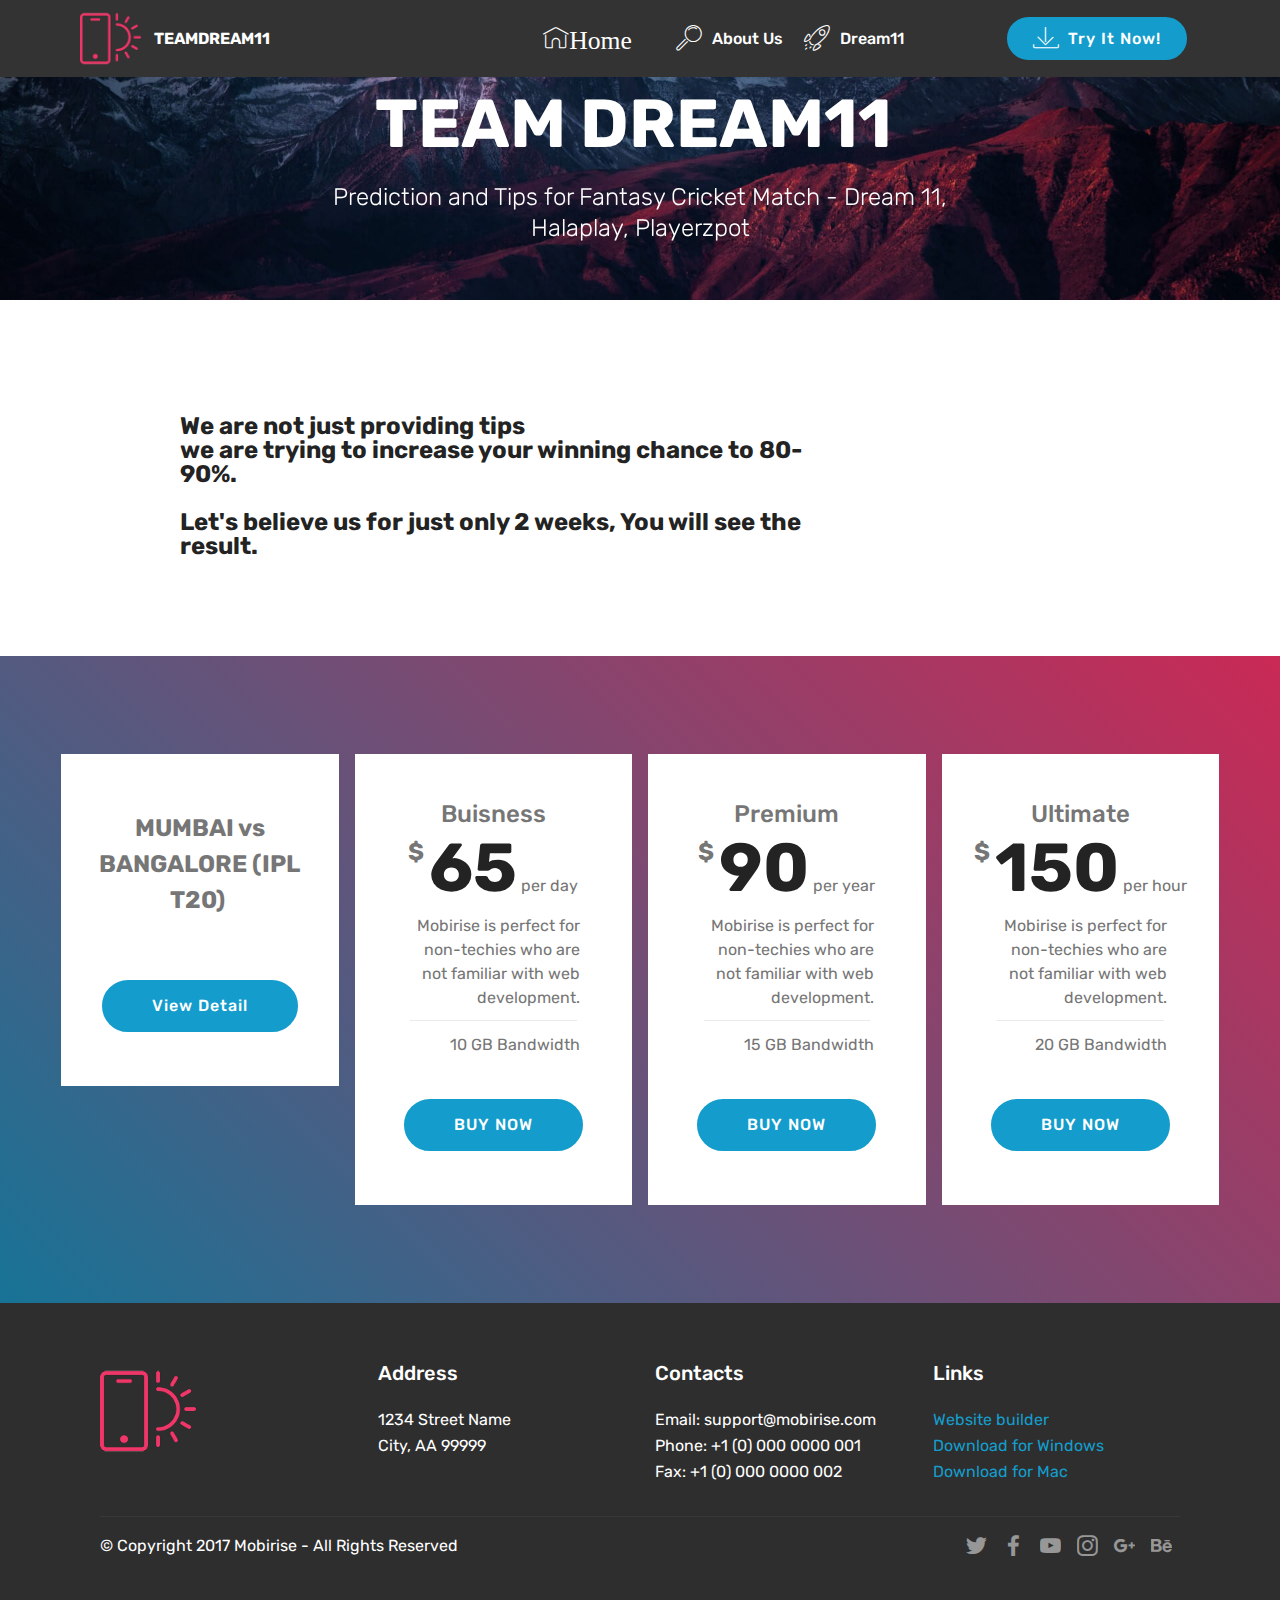
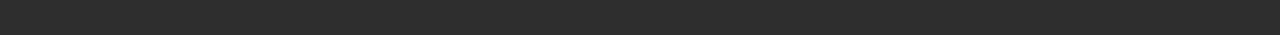
==== index.html @ 67b38e8c "create github pages" ====
<!DOCTYPE html>
<html >
<head>
  <!-- Site made with Mobirise Website Builder v4.7.1, https://mobirise.com -->
  <meta charset="UTF-8">
  <meta http-equiv="X-UA-Compatible" content="IE=edge">
  <meta name="generator" content="Mobirise v4.7.1, mobirise.com">
  <meta name="viewport" content="width=device-width, initial-scale=1, minimum-scale=1">
  <link rel="shortcut icon" href="assets/images/logo2.png" type="image/x-icon">
  <meta name="description" content="">
  <title>Home</title>
  <link rel="stylesheet" href="assets/web/assets/mobirise-icons/mobirise-icons.css">
  <link rel="stylesheet" href="assets/tether/tether.min.css">
  <link rel="stylesheet" href="assets/bootstrap/css/bootstrap.min.css">
  <link rel="stylesheet" href="assets/bootstrap/css/bootstrap-grid.min.css">
  <link rel="stylesheet" href="assets/bootstrap/css/bootstrap-reboot.min.css">
  <link rel="stylesheet" href="assets/socicon/css/styles.css">
  <link rel="stylesheet" href="assets/dropdown/css/style.css">
  <link rel="stylesheet" href="assets/theme/css/style.css">
  <link rel="stylesheet" href="assets/mobirise/css/mbr-additional.css" type="text/css">
  
  
  
</head>
<body>
  <section class="menu cid-qPsXLiOuKI" once="menu" id="menu1-t">

    

    <nav class="navbar navbar-expand beta-menu navbar-dropdown align-items-center navbar-fixed-top navbar-toggleable-sm">
        <button class="navbar-toggler navbar-toggler-right" type="button" data-toggle="collapse" data-target="#navbarSupportedContent" aria-controls="navbarSupportedContent" aria-expanded="false" aria-label="Toggle navigation">
            <div class="hamburger">
                <span></span>
                <span></span>
                <span></span>
                <span></span>
            </div>
        </button>
        <div class="menu-logo">
            <div class="navbar-brand">
                <span class="navbar-logo">
                    <a href="https://mobirise.com">
                         <img src="assets/images/logo2.png" alt="Mobirise" style="height: 3.8rem;">
                    </a>
                </span>
                <span class="navbar-caption-wrap"><a class="navbar-caption text-white display-4" href="https://teamdream11.tk">TEAMDREAM11</a></span>
            </div>
        </div>
        <div class="collapse navbar-collapse" id="navbarSupportedContent">
            <ul class="navbar-nav nav-dropdown" data-app-modern-menu="true"><li class="nav-item">
                    <a class="nav-link link text-white display-7" href="https://mobirise.com">
                        <span class="mbri-home mbr-iconfont mbr-iconfont-btn">Home&nbsp;</span></a>
                </li><li class="nav-item">
                    <a class="nav-link link text-white display-7" href="https://mobirise.com">
                        <span class="mbri-search mbr-iconfont mbr-iconfont-btn"></span>
                        About Us</a>
                </li><li class="nav-item"><a class="nav-link link text-white display-7" href="https://mobirise.com"><span class="mbri-rocket mbr-iconfont mbr-iconfont-btn"></span>
                        Dream11 &nbsp; &nbsp; &nbsp; &nbsp; &nbsp; &nbsp; &nbsp; &nbsp; &nbsp; &nbsp;</a></li></ul>
            <div class="navbar-buttons mbr-section-btn"><a class="btn btn-sm btn-primary display-4" href="https://mobirise.com">
                    <span class="mbri-save mbr-iconfont mbr-iconfont-btn "></span>
                    Try It Now!
                </a></div>
        </div>
    </nav>
</section>

<section class="engine"><a href="https://mobirise.ws/m">drag and drop site creator</a></section><section class="menu cid-qPs1D8Buig" once="menu" id="menu1-e">

    

    <nav class="navbar navbar-expand beta-menu navbar-dropdown align-items-center navbar-fixed-top navbar-toggleable-sm">
        <button class="navbar-toggler navbar-toggler-right" type="button" data-toggle="collapse" data-target="#navbarSupportedContent" aria-controls="navbarSupportedContent" aria-expanded="false" aria-label="Toggle navigation">
            <div class="hamburger">
                <span></span>
                <span></span>
                <span></span>
                <span></span>
            </div>
        </button>
        <div class="menu-logo">
            <div class="navbar-brand">
                <span class="navbar-logo">
                    <a href="https://mobirise.com">
                         <img src="assets/images/logo2.png" alt="Mobirise" style="height: 3.8rem;">
                    </a>
                </span>
                <span class="navbar-caption-wrap"><a class="navbar-caption text-white display-4" href="https://teamdream11.tk">TEAMDREAM11</a></span>
            </div>
        </div>
        <div class="collapse navbar-collapse" id="navbarSupportedContent">
            <ul class="navbar-nav nav-dropdown" data-app-modern-menu="true"><li class="nav-item">
                    <a class="nav-link link text-white display-7" href="https://mobirise.com">
                        <span class="mbri-home mbr-iconfont mbr-iconfont-btn">Home&nbsp;</span></a>
                </li><li class="nav-item">
                    <a class="nav-link link text-white display-7" href="https://mobirise.com">
                        <span class="mbri-search mbr-iconfont mbr-iconfont-btn"></span>
                        About Us</a>
                </li><li class="nav-item"><a class="nav-link link text-white display-7" href="https://mobirise.com"><span class="mbri-rocket mbr-iconfont mbr-iconfont-btn"></span>
                        Dream11 &nbsp; &nbsp; &nbsp; &nbsp; &nbsp; &nbsp; &nbsp; &nbsp; &nbsp; &nbsp;</a></li></ul>
            <div class="navbar-buttons mbr-section-btn"><a class="btn btn-sm btn-primary display-4" href="https://mobirise.com">
                    <span class="mbri-save mbr-iconfont mbr-iconfont-btn "></span>
                    Try It Now!
                </a></div>
        </div>
    </nav>
</section>

<section class="mbr-section content5 cid-qPss728ed9 mbr-parallax-background" id="content5-o">

    

    

    <div class="container">
        <div class="media-container-row">
            <div class="title col-12 col-md-8">
                <h2 class="align-center mbr-bold mbr-white pb-3 mbr-fonts-style display-1">TEAM DREAM11&nbsp;</h2>
                <h3 class="mbr-section-subtitle align-center mbr-light mbr-white pb-3 mbr-fonts-style display-5">Prediction and Tips for Fantasy Cricket Match - Dream 11, Halaplay, Playerzpot
<div><br></div></h3>
                
                
            </div>
        </div>
    </div>
</section>

<section class="mbr-section info1 cid-qPst2B36Ya" id="info1-p">

    

    
    <div class="container">
        <div class="row justify-content-center content-row">
            <div class="media-container-column title col-12 col-lg-7 col-md-6">
                <h3 class="mbr-section-subtitle align-left mbr-light pb-3 mbr-fonts-style display-5"></h3>
                <h2 class="align-left mbr-bold mbr-fonts-style display-5">We are not just providing tips
<div>we are trying to increase your winning chance to 80-90%.</div><br><div> 
<span style="color: inherit; font-size: 1.5rem;">Let's believe us for just only 2 weeks, You will see the result.</span></div></h2>
            </div>
            <div class="media-container-column col-12 col-lg-3 col-md-4">
                
            </div>
        </div>
    </div>
</section>

<section class="cid-qPsvDF9BJ7" id="pricing-tables1-r">

    

    
    <div class="container">
        <div class="media-container-row">

            <div class="plan col-12 mx-2 my-2 justify-content-center col-lg-3">
                <div class="plan-header text-center pt-5">
                    <h3 class="plan-title mbr-fonts-style display-5"></h3>
                    <div class="plan-price">
                        <span class="price-value mbr-fonts-style display-5">MUMBAI vs BANGALORE (IPL T20)&nbsp;</span>
                        <span class="price-figure mbr-fonts-style display-1"></span>
                        <small class="price-term mbr-fonts-style display-7"></small>
                    </div>
                </div>
                <div class="plan-body pb-5">
                    <div class="plan-list align-center">
                        <ul class="list-group list-group-flush mbr-fonts-style display-7"></ul>
                    </div>
                    <div class="mbr-section-btn text-center pt-4"><a href="MI-vs-RCB-dream11-team-prediction.html" class="btn btn-primary display-4">View Detail</a></div>
                </div>
            </div>

            <div class="plan col-12 mx-2 my-2 justify-content-center col-lg-3">
                <div class="plan-header text-center pt-5">
                    <h3 class="plan-title mbr-fonts-style display-5">
                        Buisness
                    </h3>
                    <div class="plan-price">
                        <span class="price-value mbr-fonts-style display-5">
                            $
                        </span>
                        <span class="price-figure mbr-fonts-style display-1">
                            65</span>
                        <small class="price-term mbr-fonts-style display-7">
                            per day
                        </small>
                    </div>
                </div>
                <div class="plan-body pb-5">
                    <div class="plan-list align-center">
                        <ul class="list-group list-group-flush mbr-fonts-style display-7">
                            <li class="list-group-item">
                                Mobirise is perfect for non-techies who are not familiar with web development.
                            </li>
                            <li class="list-group-item">
                                10 GB Bandwidth
                            </li>
                        </ul>
                    </div>
                    <div class="mbr-section-btn text-center pt-4">
                        <a href="https://mobirise.com" class="btn btn-primary display-4">BUY NOW</a>
                    </div>
                </div>
            </div>

            <div class="plan col-12 mx-2 my-2 justify-content-center col-lg-3">
                <div class="plan-header text-center pt-5">
                    <h3 class="plan-title mbr-fonts-style display-5">
                        Premium
                    </h3>
                    <div class="plan-price">
                        <span class="price-value mbr-fonts-style display-5">
                            $
                        </span>
                        <span class="price-figure mbr-fonts-style display-1">
                            90</span>
                        <small class="price-term mbr-fonts-style display-7">
                            per year
                        </small>
                    </div>
                </div>
                <div class="plan-body pb-5">
                    <div class="plan-list align-center">
                        <ul class="list-group list-group-flush mbr-fonts-style display-7">
                            <li class="list-group-item">
                                Mobirise is perfect for non-techies who are not familiar with web development.
                            </li>
                            <li class="list-group-item">
                                15 GB Bandwidth
                            </li>
                        </ul>
                    </div>
                    <div class="mbr-section-btn text-center pt-4">
                        <a href="https://mobirise.com" class="btn btn-primary display-4">BUY NOW</a>
                    </div>
                </div>
            </div>

            <div class="plan col-12 mx-2 my-2 justify-content-center col-lg-3">
                <div class="plan-header text-center pt-5">
                    <h3 class="plan-title mbr-fonts-style display-5">
                        Ultimate
                    </h3>
                    <div class="plan-price">
                        <span class="price-value mbr-fonts-style display-5">
                            $
                        </span>
                        <span class="price-figure mbr-fonts-style display-1">
                            150</span>
                        <small class="price-term mbr-fonts-style display-7">
                            per hour
                        </small>
                    </div>
                </div>
                <div class="plan-body pb-5">
                    <div class="plan-list align-center">
                        <ul class="list-group list-group-flush mbr-fonts-style display-7">
                            <li class="list-group-item">
                                Mobirise is perfect for non-techies who are not familiar with web development.
                            </li>
                            <li class="list-group-item">
                                20 GB Bandwidth
                            </li>
                        </ul>
                    </div>
                    <div class="mbr-section-btn text-center pt-4">
                        <a href="https://mobirise.com" class="btn btn-primary display-4">BUY NOW</a>
                    </div>
                </div>
            </div>
        </div>
    </div>
</section>

<section class="cid-qPs1DcdFuA" id="footer1-g">

    

    

    <div class="container">
        <div class="media-container-row content text-white">
            <div class="col-12 col-md-3">
                <div class="media-wrap">
                    <a href="https://mobirise.com/">
                        <img src="assets/images/logo2.png" alt="Mobirise">
                    </a>
                </div>
            </div>
            <div class="col-12 col-md-3 mbr-fonts-style display-7">
                <h5 class="pb-3">
                    Address
                </h5>
                <p class="mbr-text">
                    1234 Street Name
                    <br>City, AA 99999
                </p>
            </div>
            <div class="col-12 col-md-3 mbr-fonts-style display-7">
                <h5 class="pb-3">
                    Contacts
                </h5>
                <p class="mbr-text">
                    Email: support@mobirise.com
                    <br>Phone: +1 (0) 000 0000 001
                    <br>Fax: +1 (0) 000 0000 002
                </p>
            </div>
            <div class="col-12 col-md-3 mbr-fonts-style display-7">
                <h5 class="pb-3">
                    Links
                </h5>
                <p class="mbr-text">
                    <a class="text-primary" href="https://mobirise.com/">Website builder</a>
                    <br><a class="text-primary" href="https://mobirise.com/mobirise-free-win.zip">Download for Windows</a>
                    <br><a class="text-primary" href="https://mobirise.com/mobirise-free-mac.zip">Download for Mac</a>
                </p>
            </div>
        </div>
        <div class="footer-lower">
            <div class="media-container-row">
                <div class="col-sm-12">
                    <hr>
                </div>
            </div>
            <div class="media-container-row mbr-white">
                <div class="col-sm-6 copyright">
                    <p class="mbr-text mbr-fonts-style display-7">
                        © Copyright 2017 Mobirise - All Rights Reserved
                    </p>
                </div>
                <div class="col-md-6">
                    <div class="social-list align-right">
                        <div class="soc-item">
                            <a href="https://twitter.com/mobirise" target="_blank">
                                <span class="socicon-twitter socicon mbr-iconfont mbr-iconfont-social"></span>
                            </a>
                        </div>
                        <div class="soc-item">
                            <a href="https://www.facebook.com/pages/Mobirise/1616226671953247" target="_blank">
                                <span class="socicon-facebook socicon mbr-iconfont mbr-iconfont-social"></span>
                            </a>
                        </div>
                        <div class="soc-item">
                            <a href="https://www.youtube.com/c/mobirise" target="_blank">
                                <span class="socicon-youtube socicon mbr-iconfont mbr-iconfont-social"></span>
                            </a>
                        </div>
                        <div class="soc-item">
                            <a href="https://instagram.com/mobirise" target="_blank">
                                <span class="socicon-instagram socicon mbr-iconfont mbr-iconfont-social"></span>
                            </a>
                        </div>
                        <div class="soc-item">
                            <a href="https://plus.google.com/u/0/+Mobirise" target="_blank">
                                <span class="socicon-googleplus socicon mbr-iconfont mbr-iconfont-social"></span>
                            </a>
                        </div>
                        <div class="soc-item">
                            <a href="https://www.behance.net/Mobirise" target="_blank">
                                <span class="socicon-behance socicon mbr-iconfont mbr-iconfont-social"></span>
                            </a>
                        </div>
                    </div>
                </div>
            </div>
        </div>
    </div>
</section>


  <script src="assets/web/assets/jquery/jquery.min.js"></script>
  <script src="assets/popper/popper.min.js"></script>
  <script src="assets/tether/tether.min.js"></script>
  <script src="assets/bootstrap/js/bootstrap.min.js"></script>
  <script src="assets/dropdown/js/script.min.js"></script>
  <script src="assets/touchswipe/jquery.touch-swipe.min.js"></script>
  <script src="assets/parallax/jarallax.min.js"></script>
  <script src="assets/smoothscroll/smooth-scroll.js"></script>
  <script src="assets/theme/js/script.js"></script>
  
  
</body>
</html>
---- assets/web/assets/mobirise-icons/mobirise-icons.css ----
@font-face {
  font-family: 'MobiriseIcons';
  src:  url('mobirise-icons.eot?spat4u');
  src:  url('mobirise-icons.eot?spat4u#iefix') format('embedded-opentype'),
    url('mobirise-icons.ttf?spat4u') format('truetype'),
    url('mobirise-icons.woff?spat4u') format('woff'),
    url('mobirise-icons.svg?spat4u#MobiriseIcons') format('svg');
  font-weight: normal;
  font-style: normal;
}

[class^="mbri-"], [class*=" mbri-"] {
  /* use !important to prevent issues with browser extensions that change fonts */
  font-family: MobiriseIcons !important;
  speak: none;
  font-style: normal;
  font-weight: normal;
  font-variant: normal;
  text-transform: none;
  line-height: 1;

  /* Better Font Rendering =========== */
  -webkit-font-smoothing: antialiased;
  -moz-osx-font-smoothing: grayscale;
}

.mbri-add-submenu:before {
  content: "\e900";
}
.mbri-alert:before {
  content: "\e901";
}
.mbri-align-center:before {
  content: "\e902";
}
.mbri-align-justify:before {
  content: "\e903";
}
.mbri-align-left:before {
  content: "\e904";
}
.mbri-align-right:before {
  content: "\e905";
}
.mbri-android:before {
  content: "\e906";
}
.mbri-apple:before {
  content: "\e907";
}
.mbri-arrow-down:before {
  content: "\e908";
}
.mbri-arrow-next:before {
  content: "\e909";
}
.mbri-arrow-prev:before {
  content: "\e90a";
}
.mbri-arrow-up:before {
  content: "\e90b";
}
.mbri-bold:before {
  content: "\e90c";
}
.mbri-bookmark:before {
  content: "\e90d";
}
.mbri-bootstrap:before {
  content: "\e90e";
}
.mbri-briefcase:before {
  content: "\e90f";
}
.mbri-browse:before {
  content: "\e910";
}
.mbri-bulleted-list:before {
  content: "\e911";
}
.mbri-calendar:before {
  content: "\e912";
}
.mbri-camera:before {
  content: "\e913";
}
.mbri-cart-add:before {
  content: "\e914";
}
.mbri-cart-full:before {
  content: "\e915";
}
.mbri-cash:before {
  content: "\e916";
}
.mbri-change-style:before {
  content: "\e917";
}
.mbri-chat:before {
  content: "\e918";
}
.mbri-clock:before {
  content: "\e919";
}
.mbri-close:before {
  content: "\e91a";
}
.mbri-cloud:before {
  content: "\e91b";
}
.mbri-code:before {
  content: "\e91c";
}
.mbri-contact-form:before {
  content: "\e91d";
}
.mbri-credit-card:before {
  content: "\e91e";
}
.mbri-cursor-click:before {
  content: "\e91f";
}
.mbri-cust-feedback:before {
  content: "\e920";
}
.mbri-database:before {
  content: "\e921";
}
.mbri-delivery:before {
  content: "\e922";
}
.mbri-desktop:before {
  content: "\e923";
}
.mbri-devices:before {
  content: "\e924";
}
.mbri-down:before {
  content: "\e925";
}
.mbri-download:before {
  content: "\e989";
}
.mbri-drag-n-drop:before {
  content: "\e927";
}
.mbri-drag-n-drop2:before {
  content: "\e928";
}
.mbri-edit:before {
  content: "\e929";
}
.mbri-edit2:before {
  content: "\e92a";
}
.mbri-error:before {
  content: "\e92b";
}
.mbri-extension:before {
  content: "\e92c";
}
.mbri-features:before {
  content: "\e92d";
}
.mbri-file:before {
  content: "\e92e";
}
.mbri-flag:before {
  content: "\e92f";
}
.mbri-folder:before {
  content: "\e930";
}
.mbri-gift:before {
  content: "\e931";
}
.mbri-github:before {
  content: "\e932";
}
.mbri-globe:before {
  content: "\e933";
}
.mbri-globe-2:before {
  content: "\e934";
}
.mbri-growing-chart:before {
  content: "\e935";
}
.mbri-hearth:before {
  content: "\e936";
}
.mbri-help:before {
  content: "\e937";
}
.mbri-home:before {
  content: "\e938";
}
.mbri-hot-cup:before {
  content: "\e939";
}
.mbri-idea:before {
  content: "\e93a";
}
.mbri-image-gallery:before {
  content: "\e93b";
}
.mbri-image-slider:before {
  content: "\e93c";
}
.mbri-info:before {
  content: "\e93d";
}
.mbri-italic:before {
  content: "\e93e";
}
.mbri-key:before {
  content: "\e93f";
}
.mbri-laptop:before {
  content: "\e940";
}
.mbri-layers:before {
  content: "\e941";
}
.mbri-left-right:before {
  content: "\e942";
}
.mbri-left:before {
  content: "\e943";
}
.mbri-letter:before {
  content: "\e944";
}
.mbri-like:before {
  content: "\e945";
}
.mbri-link:before {
  content: "\e946";
}
.mbri-lock:before {
  content: "\e947";
}
.mbri-login:before {
  content: "\e948";
}
.mbri-logout:before {
  content: "\e949";
}
.mbri-magic-stick:before {
  content: "\e94a";
}
.mbri-map-pin:before {
  content: "\e94b";
}
.mbri-menu:before {
  content: "\e94c";
}
.mbri-mobile:before {
  content: "\e94d";
}
.mbri-mobile2:before {
  content: "\e94e";
}
.mbri-mobirise:before {
  content: "\e94f";
}
.mbri-more-horizontal:before {
  content: "\e950";
}
.mbri-more-vertical:before {
  content: "\e951";
}
.mbri-music:before {
  content: "\e952";
}
.mbri-new-file:before {
  content: "\e953";
}
.mbri-numbered-list:before {
  content: "\e954";
}
.mbri-opened-folder:before {
  content: "\e955";
}
.mbri-pages:before {
  content: "\e956";
}
.mbri-paper-plane:before {
  content: "\e957";
}
.mbri-paperclip:before {
  content: "\e958";
}
.mbri-photo:before {
  content: "\e959";
}
.mbri-photos:before {
  content: "\e95a";
}
.mbri-pin:before {
  content: "\e95b";
}
.mbri-play:before {
  content: "\e95c";
}
.mbri-plus:before {
  content: "\e95d";
}
.mbri-preview:before {
  content: "\e95e";
}
.mbri-print:before {
  content: "\e95f";
}
.mbri-protect:before {
  content: "\e960";
}
.mbri-question:before {
  content: "\e961";
}
.mbri-quote-left:before {
  content: "\e962";
}
.mbri-quote-right:before {
  content: "\e963";
}
.mbri-refresh:before {
  content: "\e964";
}
.mbri-responsive:before {
  content: "\e965";
}
.mbri-right:before {
  content: "\e966";
}
.mbri-rocket:before {
  content: "\e967";
}
.mbri-sad-face:before {
  content: "\e968";
}
.mbri-sale:before {
  content: "\e969";
}
.mbri-save:before {
  content: "\e96a";
}
.mbri-search:before {
  content: "\e96b";
}
.mbri-setting:before {
  content: "\e96c";
}
.mbri-setting2:before {
  content: "\e96d";
}
.mbri-setting3:before {
  content: "\e96e";
}
.mbri-share:before {
  content: "\e96f";
}
.mbri-shopping-bag:before {
  content: "\e970";
}
.mbri-shopping-basket:before {
  content: "\e971";
}
.mbri-shopping-cart:before {
  content: "\e972";
}
.mbri-sites:before {
  content: "\e973";
}
.mbri-smile-face:before {
  content: "\e974";
}
.mbri-speed:before {
  content: "\e975";
}
.mbri-star:before {
  content: "\e976";
}
.mbri-success:before {
  content: "\e977";
}
.mbri-sun:before {
  content: "\e978";
}
.mbri-sun2:before {
  content: "\e979";
}
.mbri-tablet:before {
  content: "\e97a";
}
.mbri-tablet-vertical:before {
  content: "\e97b";
}
.mbri-target:before {
  content: "\e97c";
}
.mbri-timer:before {
  content: "\e97d";
}
.mbri-to-ftp:before {
  content: "\e97e";
}
.mbri-to-local-drive:before {
  content: "\e97f";
}
.mbri-touch-swipe:before {
  content: "\e980";
}
.mbri-touch:before {
  content: "\e981";
}
.mbri-trash:before {
  content: "\e982";
}
.mbri-underline:before {
  content: "\e983";
}
.mbri-unlink:before {
  content: "\e984";
}
.mbri-unlock:before {
  content: "\e985";
}
.mbri-up-down:before {
  content: "\e986";
}
.mbri-up:before {
  content: "\e987";
}
.mbri-update:before {
  content: "\e988";
}
.mbri-upload:before {
 content: "\e926"; 
}
.mbri-user:before {
  content: "\e98a";
}
.mbri-user2:before {
  content: "\e98b";
}
.mbri-users:before {
  content: "\e98c";
}
.mbri-video:before {
  content: "\e98d";
}
.mbri-video-play:before {
  content: "\e98e";
}
.mbri-watch:before {
  content: "\e98f";
}
.mbri-website-theme:before {
  content: "\e990";
}
.mbri-wifi:before {
  content: "\e991";
}
.mbri-windows:before {
  content: "\e992";
}
.mbri-zoom-out:before {
  content: "\e993";
}
.mbri-redo:before {
  content: "\e994";
}
.mbri-undo:before {
  content: "\e995";
}
---- assets/socicon/css/styles.css ----
@charset "UTF-8";

@font-face {
  font-family: "socicon";
  src:url("../fonts/socicon.eot");
  src:url("../fonts/socicon.eot?#iefix") format("embedded-opentype"),
    url("../fonts/socicon.woff") format("woff"),
    url("../fonts/socicon.ttf") format("truetype"),
    url("../fonts/socicon.svg#socicon") format("svg");
  font-weight: normal;
  font-style: normal;

}

[data-icon]:before {
  font-family: "socicon" !important;
  content: attr(data-icon);
  font-style: normal !important;
  font-weight: normal !important;
  font-variant: normal !important;
  text-transform: none !important;
  speak: none;
  line-height: 1;
  -webkit-font-smoothing: antialiased;
  -moz-osx-font-smoothing: grayscale;
}

[class^="socicon-"]:before,
[class*=" socicon-"]:before {
  font-family: "socicon" !important;
  font-style: normal !important;
  font-weight: normal !important;
  font-variant: normal !important;
  text-transform: none !important;
  speak: none;
  line-height: 1;
  -webkit-font-smoothing: antialiased;
  -moz-osx-font-smoothing: grayscale;
}

.socicon-modelmayhem:before {
  content: "\e000";
}
.socicon-mixcloud:before {
  content: "\e001";
}
.socicon-drupal:before {
  content: "\e002";
}
.socicon-swarm:before {
  content: "\e003";
}
.socicon-istock:before {
  content: "\e004";
}
.socicon-yammer:before {
  content: "\e005";
}
.socicon-ello:before {
  content: "\e006";
}
.socicon-stackoverflow:before {
  content: "\e007";
}
.socicon-persona:before {
  content: "\e008";
}
.socicon-triplej:before {
  content: "\e009";
}
.socicon-houzz:before {
  content: "\e00a";
}
.socicon-rss:before {
  content: "\e00b";
}
.socicon-paypal:before {
  content: "\e00c";
}
.socicon-odnoklassniki:before {
  content: "\e00d";
}
.socicon-airbnb:before {
  content: "\e00e";
}
.socicon-periscope:before {
  content: "\e00f";
}
.socicon-outlook:before {
  content: "\e010";
}
.socicon-coderwall:before {
  content: "\e011";
}
.socicon-tripadvisor:before {
  content: "\e012";
}
.socicon-appnet:before {
  content: "\e013";
}
.socicon-goodreads:before {
  content: "\e014";
}
.socicon-tripit:before {
  content: "\e015";
}
.socicon-lanyrd:before {
  content: "\e016";
}
.socicon-slideshare:before {
  content: "\e017";
}
.socicon-buffer:before {
  content: "\e018";
}
.socicon-disqus:before {
  content: "\e019";
}
.socicon-vkontakte:before {
  content: "\e01a";
}
.socicon-whatsapp:before {
  content: "\e01b";
}
.socicon-patreon:before {
  content: "\e01c";
}
.socicon-storehouse:before {
  content: "\e01d";
}
.socicon-pocket:before {
  content: "\e01e";
}
.socicon-mail:before {
  content: "\e01f";
}
.socicon-blogger:before {
  content: "\e020";
}
.socicon-technorati:before {
  content: "\e021";
}
.socicon-reddit:before {
  content: "\e022";
}
.socicon-dribbble:before {
  content: "\e023";
}
.socicon-stumbleupon:before {
  content: "\e024";
}
.socicon-digg:before {
  content: "\e025";
}
.socicon-envato:before {
  content: "\e026";
}
.socicon-behance:before {
  content: "\e027";
}
.socicon-delicious:before {
  content: "\e028";
}
.socicon-deviantart:before {
  content: "\e029";
}
.socicon-forrst:before {
  content: "\e02a";
}
.socicon-play:before {
  content: "\e02b";
}
.socicon-zerply:before {
  content: "\e02c";
}
.socicon-wikipedia:before {
  content: "\e02d";
}
.socicon-apple:before {
  content: "\e02e";
}
.socicon-flattr:before {
  content: "\e02f";
}
.socicon-github:before {
  content: "\e030";
}
.socicon-renren:before {
  content: "\e031";
}
.socicon-friendfeed:before {
  content: "\e032";
}
.socicon-newsvine:before {
  content: "\e033";
}
.socicon-identica:before {
  content: "\e034";
}
.socicon-bebo:before {
  content: "\e035";
}
.socicon-zynga:before {
  content: "\e036";
}
.socicon-steam:before {
  content: "\e037";
}
.socicon-xbox:before {
  content: "\e038";
}
.socicon-windows:before {
  content: "\e039";
}
.socicon-qq:before {
  content: "\e03a";
}
.socicon-douban:before {
  content: "\e03b";
}
.socicon-meetup:before {
  content: "\e03c";
}
.socicon-playstation:before {
  content: "\e03d";
}
.socicon-android:before {
  content: "\e03e";
}
.socicon-snapchat:before {
  content: "\e03f";
}
.socicon-twitter:before {
  content: "\e040";
}
.socicon-facebook:before {
  content: "\e041";
}
.socicon-googleplus:before {
  content: "\e042";
}
.socicon-pinterest:before {
  content: "\e043";
}
.socicon-foursquare:before {
  content: "\e044";
}
.socicon-yahoo:before {
  content: "\e045";
}
.socicon-skype:before {
  content: "\e046";
}
.socicon-yelp:before {
  content: "\e047";
}
.socicon-feedburner:before {
  content: "\e048";
}
.socicon-linkedin:before {
  content: "\e049";
}
.socicon-viadeo:before {
  content: "\e04a";
}
.socicon-xing:before {
  content: "\e04b";
}
.socicon-myspace:before {
  content: "\e04c";
}
.socicon-soundcloud:before {
  content: "\e04d";
}
.socicon-spotify:before {
  content: "\e04e";
}
.socicon-grooveshark:before {
  content: "\e04f";
}
.socicon-lastfm:before {
  content: "\e050";
}
.socicon-youtube:before {
  content: "\e051";
}
.socicon-vimeo:before {
  content: "\e052";
}
.socicon-dailymotion:before {
  content: "\e053";
}
.socicon-vine:before {
  content: "\e054";
}
.socicon-flickr:before {
  content: "\e055";
}
.socicon-500px:before {
  content: "\e056";
}
.socicon-wordpress:before {
  content: "\e058";
}
.socicon-tumblr:before {
  content: "\e059";
}
.socicon-twitch:before {
  content: "\e05a";
}
.socicon-8tracks:before {
  content: "\e05b";
}
.socicon-amazon:before {
  content: "\e05c";
}
.socicon-icq:before {
  content: "\e05d";
}
.socicon-smugmug:before {
  content: "\e05e";
}
.socicon-ravelry:before {
  content: "\e05f";
}
.socicon-weibo:before {
  content: "\e060";
}
.socicon-baidu:before {
  content: "\e061";
}
.socicon-angellist:before {
  content: "\e062";
}
.socicon-ebay:before {
  content: "\e063";
}
.socicon-imdb:before {
  content: "\e064";
}
.socicon-stayfriends:before {
  content: "\e065";
}
.socicon-residentadvisor:before {
  content: "\e066";
}
.socicon-google:before {
  content: "\e067";
}
.socicon-yandex:before {
  content: "\e068";
}
.socicon-sharethis:before {
  content: "\e069";
}
.socicon-bandcamp:before {
  content: "\e06a";
}
.socicon-itunes:before {
  content: "\e06b";
}
.socicon-deezer:before {
  content: "\e06c";
}
.socicon-telegram:before {
  content: "\e06e";
}
.socicon-openid:before {
  content: "\e06f";
}
.socicon-amplement:before {
  content: "\e070";
}
.socicon-viber:before {
  content: "\e071";
}
.socicon-zomato:before {
  content: "\e072";
}
.socicon-draugiem:before {
  content: "\e074";
}
.socicon-endomodo:before {
  content: "\e075";
}
.socicon-filmweb:before {
  content: "\e076";
}
.socicon-stackexchange:before {
  content: "\e077";
}
.socicon-wykop:before {
  content: "\e078";
}
.socicon-teamspeak:before {
  content: "\e079";
}
.socicon-teamviewer:before {
  content: "\e07a";
}
.socicon-ventrilo:before {
  content: "\e07b";
}
.socicon-younow:before {
  content: "\e07c";
}
.socicon-raidcall:before {
  content: "\e07d";
}
.socicon-mumble:before {
  content: "\e07e";
}
.socicon-medium:before {
  content: "\e06d";
}
.socicon-bebee:before {
  content: "\e07f";
}
.socicon-hitbox:before {
  content: "\e080";
}
.socicon-reverbnation:before {
  content: "\e081";
}
.socicon-formulr:before {
  content: "\e082";
}
.socicon-instagram:before {
  content: "\e057";
}
.socicon-battlenet:before {
  content: "\e083";
}
.socicon-chrome:before {
  content: "\e084";
}
.socicon-discord:before {
  content: "\e086";
}
.socicon-issuu:before {
  content: "\e087";
}
.socicon-macos:before {
  content: "\e088";
}
.socicon-firefox:before {
  content: "\e089";
}
.socicon-opera:before {
  content: "\e08d";
}
.socicon-keybase:before {
  content: "\e090";
}
.socicon-alliance:before {
  content: "\e091";
}
.socicon-livejournal:before {
  content: "\e092";
}
.socicon-googlephotos:before {
  content: "\e093";
}
.socicon-horde:before {
  content: "\e094";
}
.socicon-etsy:before {
  content: "\e095";
}
.socicon-zapier:before {
  content: "\e096";
}
.socicon-google-scholar:before {
  content: "\e097";
}
.socicon-researchgate:before {
  content: "\e098";
}
.socicon-wechat:before {
  content: "\e099";
}
.socicon-strava:before {
  content: "\e09a";
}
.socicon-line:before {
  content: "\e09b";
}
.socicon-lyft:before {
  content: "\e09c";
}
.socicon-uber:before {
  content: "\e09d";
}
.socicon-songkick:before {
  content: "\e09e";
}
.socicon-viewbug:before {
  content: "\e09f";
}
.socicon-googlegroups:before {
  content: "\e0a0";
}
.socicon-quora:before {
  content: "\e073";
}
.socicon-diablo:before {
  content: "\e085";
}
.socicon-blizzard:before {
  content: "\e0a1";
}
.socicon-hearthstone:before {
  content: "\e08b";
}
.socicon-heroes:before {
  content: "\e08a";
}
.socicon-overwatch:before {
  content: "\e08c";
}
.socicon-warcraft:before {
  content: "\e08e";
}
.socicon-starcraft:before {
  content: "\e08f";
}
.socicon-beam:before {
  content: "\e0a2";
}
.socicon-curse:before {
  content: "\e0a3";
}
.socicon-player:before {
  content: "\e0a4";
}
.socicon-streamjar:before {
  content: "\e0a5";
}
.socicon-nintendo:before {
  content: "\e0a6";
}
.socicon-hellocoton:before {
  content: "\e0a7";
}
---- assets/dropdown/css/style.css ----
.navbar-dropdown {
  left: 0;
  padding: 0;
  position: absolute;
  right: 0;
  top: 0;
  transition: all 0.45s ease;
  z-index: 1030;
  background: #282828; }
  .navbar-dropdown .navbar-logo {
    margin-right: 0.8rem;
    transition: margin 0.3s ease-in-out;
    vertical-align: middle; }
    .navbar-dropdown .navbar-logo img {
      height: 3.125rem;
      transition: all 0.3s ease-in-out; }
    .navbar-dropdown .navbar-logo.mbr-iconfont {
      font-size: 3.125rem;
      line-height: 3.125rem; }
  .navbar-dropdown .navbar-caption {
    font-weight: 700;
    white-space: normal;
    vertical-align: -4px;
    line-height: 3.125rem !important; }
    .navbar-dropdown .navbar-caption, .navbar-dropdown .navbar-caption:hover {
      color: inherit;
      text-decoration: none; }
  .navbar-dropdown .mbr-iconfont + .navbar-caption {
    vertical-align: -1px; }
  .navbar-dropdown.navbar-fixed-top {
    position: fixed; }
  .navbar-dropdown .navbar-brand span {
    vertical-align: -4px; }
  .navbar-dropdown.bg-color.transparent {
    background: none; }
  .navbar-dropdown.navbar-short .navbar-brand {
    padding: 0.625rem 0; }
    .navbar-dropdown.navbar-short .navbar-brand span {
      vertical-align: -1px; }
  .navbar-dropdown.navbar-short .navbar-caption {
    line-height: 2.375rem !important;
    vertical-align: -2px; }
  .navbar-dropdown.navbar-short .navbar-logo {
    margin-right: 0.5rem; }
    .navbar-dropdown.navbar-short .navbar-logo img {
      height: 2.375rem; }
    .navbar-dropdown.navbar-short .navbar-logo.mbr-iconfont {
      font-size: 2.375rem;
      line-height: 2.375rem; }
  .navbar-dropdown.navbar-short .mbr-table-cell {
    height: 3.625rem; }
  .navbar-dropdown .navbar-close {
    left: 0.6875rem;
    position: fixed;
    top: 0.75rem;
    z-index: 1000; }
  .navbar-dropdown .hamburger-icon {
    content: "";
    display: inline-block;
    vertical-align: middle;
    width: 16px;
    -webkit-box-shadow: 0 -6px 0 1px #282828,0 0 0 1px #282828,0 6px 0 1px #282828;
    -moz-box-shadow: 0 -6px 0 1px #282828,0 0 0 1px #282828,0 6px 0 1px #282828;
    box-shadow: 0 -6px 0 1px #282828,0 0 0 1px #282828,0 6px 0 1px #282828; }

.dropdown-menu .dropdown-toggle[data-toggle="dropdown-submenu"]::after {
  border-bottom: 0.35em solid transparent;
  border-left: 0.35em solid;
  border-right: 0;
  border-top: 0.35em solid transparent;
  margin-left: 0.3rem; }

.dropdown-menu .dropdown-item:focus {
  outline: 0; }

.nav-dropdown {
  font-size: 0.75rem;
  font-weight: 500;
  height: auto !important; }
  .nav-dropdown .nav-btn {
    padding-left: 1rem; }
  .nav-dropdown .link {
    margin: .667em 1.667em;
    font-weight: 500;
    padding: 0;
    transition: color .2s ease-in-out; }
    .nav-dropdown .link.dropdown-toggle {
      margin-right: 2.583em; }
      .nav-dropdown .link.dropdown-toggle::after {
        margin-left: .25rem;
        border-top: 0.35em solid;
        border-right: 0.35em solid transparent;
        border-left: 0.35em solid transparent;
        border-bottom: 0; }
      .nav-dropdown .link.dropdown-toggle[aria-expanded="true"] {
        margin: 0;
        padding: 0.667em 3.263em  0.667em 1.667em; }
  .nav-dropdown .link::after,
  .nav-dropdown .dropdown-item::after {
    color: inherit; }
  .nav-dropdown .btn {
    font-size: 0.75rem;
    font-weight: 700;
    letter-spacing: 0;
    margin-bottom: 0;
    padding-left: 1.25rem;
    padding-right: 1.25rem; }
  .nav-dropdown .dropdown-menu {
    border-radius: 0;
    border: 0;
    left: 0;
    margin: 0;
    padding-bottom: 1.25rem;
    padding-top: 1.25rem;
    position: relative; }
  .nav-dropdown .dropdown-submenu {
    margin-left: 0.125rem;
    top: 0; }
  .nav-dropdown .dropdown-item {
    font-weight: 500;
    line-height: 2;
    padding: 0.3846em 4.615em 0.3846em 1.5385em;
    position: relative;
    transition: color .2s ease-in-out, background-color .2s ease-in-out; }
    .nav-dropdown .dropdown-item::after {
      margin-top: -0.3077em;
      position: absolute;
      right: 1.1538em;
      top: 50%; }
    .nav-dropdown .dropdown-item:focus, .nav-dropdown .dropdown-item:hover {
      background: none; }

@media (max-width: 767px) {
  .nav-dropdown.navbar-toggleable-sm {
    bottom: 0;
    display: none;
    left: 0;
    overflow-x: hidden;
    position: fixed;
    top: 0;
    transform: translateX(-100%);
    -ms-transform: translateX(-100%);
    -webkit-transform: translateX(-100%);
    width: 18.75rem;
    z-index: 999; } }
.nav-dropdown.navbar-toggleable-xl {
  bottom: 0;
  display: none;
  left: 0;
  overflow-x: hidden;
  position: fixed;
  top: 0;
  transform: translateX(-100%);
  -ms-transform: translateX(-100%);
  -webkit-transform: translateX(-100%);
  width: 18.75rem;
  z-index: 999; }

.nav-dropdown-sm {
  display: block !important;
  overflow-x: hidden;
  overflow: auto;
  padding-top: 3.875rem; }
  .nav-dropdown-sm::after {
    content: "";
    display: block;
    height: 3rem;
    width: 100%; }
  .nav-dropdown-sm.collapse.in ~ .navbar-close {
    display: block !important; }
  .nav-dropdown-sm.collapsing, .nav-dropdown-sm.collapse.in {
    transform: translateX(0);
    -ms-transform: translateX(0);
    -webkit-transform: translateX(0);
    transition: all 0.25s ease-out;
    -webkit-transition: all 0.25s ease-out;
    background: #282828; }
  .nav-dropdown-sm.collapsing[aria-expanded="false"] {
    transform: translateX(-100%);
    -ms-transform: translateX(-100%);
    -webkit-transform: translateX(-100%); }
  .nav-dropdown-sm .nav-item {
    display: block;
    margin-left: 0 !important;
    padding-left: 0; }
  .nav-dropdown-sm .link,
  .nav-dropdown-sm .dropdown-item {
    border-top: 1px dotted rgba(255, 255, 255, 0.1);
    font-size: 0.8125rem;
    line-height: 1.6;
    margin: 0 !important;
    padding: 0.875rem 2.4rem 0.875rem 1.5625rem !important;
    position: relative;
    white-space: normal; }
    .nav-dropdown-sm .link:focus, .nav-dropdown-sm .link:hover,
    .nav-dropdown-sm .dropdown-item:focus,
    .nav-dropdown-sm .dropdown-item:hover {
      background: rgba(0, 0, 0, 0.2) !important;
      color: #c0a375; }
  .nav-dropdown-sm .nav-btn {
    position: relative;
    padding: 1.5625rem 1.5625rem 0 1.5625rem; }
    .nav-dropdown-sm .nav-btn::before {
      border-top: 1px dotted rgba(255, 255, 255, 0.1);
      content: "";
      left: 0;
      position: absolute;
      top: 0;
      width: 100%; }
    .nav-dropdown-sm .nav-btn + .nav-btn {
      padding-top: 0.625rem; }
      .nav-dropdown-sm .nav-btn + .nav-btn::before {
        display: none; }
  .nav-dropdown-sm .btn {
    padding: 0.625rem 0; }
  .nav-dropdown-sm .dropdown-toggle[data-toggle="dropdown-submenu"]::after {
    margin-left: .25rem;
    border-top: 0.35em solid;
    border-right: 0.35em solid transparent;
    border-left: 0.35em solid transparent;
    border-bottom: 0; }
  .nav-dropdown-sm .dropdown-toggle[data-toggle="dropdown-submenu"][aria-expanded="true"]::after {
    border-top: 0;
    border-right: 0.35em solid transparent;
    border-left: 0.35em solid transparent;
    border-bottom: 0.35em solid; }
  .nav-dropdown-sm .dropdown-menu {
    margin: 0;
    padding: 0;
    position: relative;
    top: 0;
    left: 0;
    width: 100%;
    border: 0;
    float: none;
    border-radius: 0;
    background: none; }
  .nav-dropdown-sm .dropdown-submenu {
    left: 100%;
    margin-left: 0.125rem;
    margin-top: -1.25rem;
    top: 0; }

.navbar-toggleable-sm .nav-dropdown .dropdown-menu {
  position: absolute; }

.navbar-toggleable-sm .nav-dropdown .dropdown-submenu {
  left: 100%;
  margin-left: 0.125rem;
  margin-top: -1.25rem;
  top: 0; }

.navbar-toggleable-sm.opened .nav-dropdown .dropdown-menu {
  position: relative; }

.navbar-toggleable-sm.opened .nav-dropdown .dropdown-submenu {
  left: 0;
  margin-left: 00rem;
  margin-top: 0rem;
  top: 0; }

.is-builder .nav-dropdown.collapsing {
  transition: none !important; }

/*# sourceMappingURL=style.css.map */
---- assets/theme/css/style.css ----
/*!
 * Mobirise v4 theme (https://mobirise.com/)
 * Copyright 2017 Mobirise
 */
section {
  background-color: #eeeeee; }

section,
.container,
.container-fluid {
  position: relative;
  word-wrap: break-word; }

a.mbr-iconfont:hover {
  text-decoration: none; }

.article .lead p, .article .lead ul, .article .lead ol, .article .lead pre, .article .lead blockquote {
  margin-bottom: 0; }

a {
  font-style: normal;
  font-weight: 400;
  cursor: pointer; }
  a, a:hover {
    text-decoration: none; }

figure {
  margin-bottom: 0; }

body {
  color: #232323; }

h1, h2, h3, h4, h5, h6,
.h1, .h2, .h3, .h4, .h5, .h6,
.display-1, .display-2, .display-3, .display-4 {
  line-height: 1;
  word-break: break-word;
  word-wrap: break-word; }

b, strong {
  font-weight: bold; }

blockquote {
  padding: 10px 0 10px 20px;
  position: relative;
  border-left: 2px solid;
  border-color: #ff3366; }

input:-webkit-autofill, input:-webkit-autofill:hover, input:-webkit-autofill:focus, input:-webkit-autofill:active {
  transition-delay: 9999s;
  transition-property: background-color, color; }

textarea[type="hidden"] {
  display: none; }

body {
  position: relative; }

section {
  background-position: 50% 50%;
  background-repeat: no-repeat;
  background-size: cover; }
  section .mbr-background-video,
  section .mbr-background-video-preview {
    position: absolute;
    bottom: 0;
    left: 0;
    right: 0;
    top: 0; }

.hidden {
  visibility: hidden; }

.mbr-z-index20 {
  z-index: 20; }

/*! Base colors */
.mbr-white {
  color: #ffffff; }

.mbr-black {
  color: #000000; }

.mbr-bg-white {
  background-color: #ffffff; }

.mbr-bg-black {
  background-color: #000000; }

/*! Text-aligns */
.align-left {
  text-align: left; }

.align-center {
  text-align: center; }

.align-right {
  text-align: right; }

@media (max-width: 767px) {
  .align-left, .align-center, .align-right, .mbr-section-btn, .mbr-section-title {
    text-align: center; } }
/*! Font-weight  */
.mbr-light {
  font-weight: 300; }

.mbr-regular {
  font-weight: 400; }

.mbr-semibold {
  font-weight: 500; }

.mbr-bold {
  font-weight: 700; }

/*! Media  */
.media-size-item {
  -webkit-flex: 1 1 auto;
  -moz-flex: 1 1 auto;
  -ms-flex: 1 1 auto;
  -o-flex: 1 1 auto;
  flex: 1 1 auto; }

.media-content {
  -webkit-flex-basis: 100%;
  flex-basis: 100%; }

.media-container-row {
  display: -ms-flexbox;
  display: -webkit-flex;
  display: flex;
  -webkit-flex-direction: row;
  -ms-flex-direction: row;
  flex-direction: row;
  -webkit-flex-wrap: wrap;
  -ms-flex-wrap: wrap;
  flex-wrap: wrap;
  -webkit-justify-content: center;
  -ms-flex-pack: center;
  justify-content: center;
  -webkit-align-content: center;
  -ms-flex-line-pack: center;
  align-content: center;
  -webkit-align-items: start;
  -ms-flex-align: start;
  align-items: start; }
  .media-container-row .media-size-item {
    width: 400px; }

.media-container-column {
  display: -ms-flexbox;
  display: -webkit-flex;
  display: flex;
  -webkit-flex-direction: column;
  -ms-flex-direction: column;
  flex-direction: column;
  -webkit-flex-wrap: wrap;
  -ms-flex-wrap: wrap;
  flex-wrap: wrap;
  -webkit-justify-content: center;
  -ms-flex-pack: center;
  justify-content: center;
  -webkit-align-content: center;
  -ms-flex-line-pack: center;
  align-content: center;
  -webkit-align-items: stretch;
  -ms-flex-align: stretch;
  align-items: stretch; }
  .media-container-column > * {
    width: 100%; }

@media (min-width: 992px) {
  .media-container-row {
    -webkit-flex-wrap: nowrap;
    -ms-flex-wrap: nowrap;
    flex-wrap: nowrap; } }
figure {
  overflow: hidden; }

figure[mbr-media-size] {
  transition: width 0.1s; }

.mbr-figure img, .mbr-figure iframe {
  display: block;
  width: 100%; }

.card {
  background-color: transparent;
  border: none; }

.card-img {
  text-align: center;
  flex-shrink: 0; }

.media {
  max-width: 100%;
  margin: 0 auto; }

.mbr-figure {
  -ms-flex-item-align: center;
  -ms-grid-row-align: center;
  -webkit-align-self: center;
  align-self: center; }

.media-container > div {
  max-width: 100%; }

.mbr-figure img, .card-img img {
  width: 100%; }

@media (max-width: 991px) {
  .media-size-item {
    width: auto !important; }

  .media {
    width: auto; }

  .mbr-figure {
    width: 100% !important; } }
/*! Buttons */
.mbr-section-btn {
  margin-left: -.25rem;
  margin-right: -.25rem;
  font-size: 0; }

nav .mbr-section-btn {
  margin-left: 0rem;
  margin-right: 0rem; }

/*! Btn icon margin */
.btn .mbr-iconfont, .btn.btn-sm .mbr-iconfont {
  cursor: pointer;
  margin-right: 0.5rem; }

.btn.btn-md .mbr-iconfont, .btn.btn-md .mbr-iconfont {
  margin-right: 0.8rem; }

.mbr-regular {
  font-weight: 400; }

.mbr-semibold {
  font-weight: 500; }

.mbr-bold {
  font-weight: 700; }

[type="submit"] {
  -webkit-appearance: none; }

/*! Full-screen */
.mbr-fullscreen .mbr-overlay {
  min-height: 100vh; }

.mbr-fullscreen {
  display: flex;
  display: -webkit-flex;
  display: -moz-flex;
  display: -ms-flex;
  display: -o-flex;
  align-items: center;
  -webkit-align-items: center;
  min-height: 100vh;
  padding-top: 3rem;
  padding-bottom: 3rem; }

/*! Map */
.map {
  height: 25rem;
  position: relative; }
  .map iframe {
    width: 100%;
    height: 100%; }

/* Form */
.form-asterisk {
  font-family: initial;
  position: absolute;
  top: -2px;
  font-weight: normal; }

/*! Scroll to top arrow */
.mbr-arrow-up {
  bottom: 25px;
  right: 90px;
  position: fixed;
  text-align: right;
  z-index: 5000;
  color: #ffffff;
  font-size: 32px;
  transform: rotate(180deg);
  -webkit-transform: rotate(180deg); }

.mbr-arrow-up a {
  background: rgba(0, 0, 0, 0.2);
  border-radius: 3px;
  color: #fff;
  display: inline-block;
  height: 60px;
  width: 60px;
  outline-style: none !important;
  position: relative;
  text-decoration: none;
  transition: all .3s ease-in-out;
  cursor: pointer;
  text-align: center; }
  .mbr-arrow-up a:hover {
    background-color: rgba(0, 0, 0, 0.4); }
  .mbr-arrow-up a i {
    line-height: 60px; }

.mbr-arrow-up-icon {
  display: block;
  color: #fff; }

.mbr-arrow-up-icon::before {
  content: "\203a";
  display: inline-block;
  font-family: serif;
  font-size: 32px;
  line-height: 1;
  font-style: normal;
  position: relative;
  top: 6px;
  left: -4px;
  -webkit-transform: rotate(-90deg);
  transform: rotate(-90deg); }

/*! Arrow Down */
.mbr-arrow {
  position: absolute;
  bottom: 45px;
  left: 50%;
  width: 60px;
  height: 60px;
  cursor: pointer;
  background-color: rgba(80, 80, 80, 0.5);
  border-radius: 50%;
  -webkit-transform: translateX(-50%);
  transform: translateX(-50%); }
  .mbr-arrow > a {
    display: inline-block;
    text-decoration: none;
    outline-style: none;
    -webkit-animation: arrowdown 1.7s ease-in-out infinite;
    animation: arrowdown 1.7s ease-in-out infinite; }
    .mbr-arrow > a > i {
      position: absolute;
      top: -2px;
      left: 15px;
      font-size: 2rem; }

@keyframes arrowdown {
  0% {
    transform: translateY(0px);
    -webkit-transform: translateY(0px); }
  50% {
    transform: translateY(-5px);
    -webkit-transform: translateY(-5px); }
  100% {
    transform: translateY(0px);
    -webkit-transform: translateY(0px); } }
@-webkit-keyframes arrowdown {
  0% {
    transform: translateY(0px);
    -webkit-transform: translateY(0px); }
  50% {
    transform: translateY(-5px);
    -webkit-transform: translateY(-5px); }
  100% {
    transform: translateY(0px);
    -webkit-transform: translateY(0px); } }
@media (max-width: 500px) {
  .mbr-arrow-up {
    left: 50%;
    right: auto;
    transform: translateX(-50%) rotate(180deg);
    -webkit-transform: translateX(-50%) rotate(180deg); } }
/*Gradients animation*/
@keyframes gradient-animation {
  from {
    background-position: 0% 100%;
    animation-timing-function: ease-in-out; }
  to {
    background-position: 100% 0%;
    animation-timing-function: ease-in-out; } }
@-webkit-keyframes gradient-animation {
  from {
    background-position: 0% 100%;
    animation-timing-function: ease-in-out; }
  to {
    background-position: 100% 0%;
    animation-timing-function: ease-in-out; } }
.bg-gradient {
  background-size: 200% 200%;
  animation: gradient-animation 5s infinite alternate;
  -webkit-animation: gradient-animation 5s infinite alternate; }

.menu .navbar-brand {
  display: -webkit-flex; }
  .menu .navbar-brand span {
    display: flex;
    display: -webkit-flex; }
  .menu .navbar-brand .navbar-caption-wrap {
    display: -webkit-flex; }
  .menu .navbar-brand .navbar-logo img {
    display: -webkit-flex; }
@media (min-width: 768px) and (max-width: 991px) {
  .menu .navbar-toggleable-sm .navbar-nav {
    display: -webkit-box;
    display: -webkit-flex;
    display: -ms-flexbox; } }
@media (min-width: 992px) {
  .menu .navbar-nav.nav-dropdown {
    display: -webkit-flex; }
  .menu .navbar-toggleable-sm .navbar-collapse {
    display: -webkit-flex !important; } }

/*# sourceMappingURL=style.css.map */
.engine {
	position: absolute;
	text-indent: -2400px;
	text-align: center;
	padding: 0;
	top: 0;
	left: -2400px;
}
---- assets/mobirise/css/mbr-additional.css ----
@import url(https://fonts.googleapis.com/css?family=Rubik:300,300i,400,400i,500,500i,700,700i,900,900i);





body {
  font-style: normal;
  line-height: 1.5;
}
.mbr-section-title {
  font-style: normal;
  line-height: 1.2;
}
.mbr-section-subtitle {
  line-height: 1.3;
}
.mbr-text {
  font-style: normal;
  line-height: 1.6;
}
.display-1 {
  font-family: 'Rubik', sans-serif;
  font-size: 4.25rem;
}
.display-1 > .mbr-iconfont {
  font-size: 6.8rem;
}
.display-2 {
  font-family: 'Rubik', sans-serif;
  font-size: 3rem;
}
.display-2 > .mbr-iconfont {
  font-size: 4.8rem;
}
.display-4 {
  font-family: 'Rubik', sans-serif;
  font-size: 1rem;
}
.display-4 > .mbr-iconfont {
  font-size: 1.6rem;
}
.display-5 {
  font-family: 'Rubik', sans-serif;
  font-size: 1.5rem;
}
.display-5 > .mbr-iconfont {
  font-size: 2.4rem;
}
.display-7 {
  font-family: 'Rubik', sans-serif;
  font-size: 1rem;
}
.display-7 > .mbr-iconfont {
  font-size: 1.6rem;
}
/* ---- Fluid typography for mobile devices ---- */
/* 1.4 - font scale ratio ( bootstrap == 1.42857 ) */
/* 100vw - current viewport width */
/* (48 - 20)  48 == 48rem == 768px, 20 == 20rem == 320px(minimal supported viewport) */
/* 0.65 - min scale variable, may vary */
@media (max-width: 768px) {
  .display-1 {
    font-size: 3.4rem;
    font-size: calc( 2.1374999999999997rem + (4.25 - 2.1374999999999997) * ((100vw - 20rem) / (48 - 20)));
    line-height: calc( 1.4 * (2.1374999999999997rem + (4.25 - 2.1374999999999997) * ((100vw - 20rem) / (48 - 20))));
  }
  .display-2 {
    font-size: 2.4rem;
    font-size: calc( 1.7rem + (3 - 1.7) * ((100vw - 20rem) / (48 - 20)));
    line-height: calc( 1.4 * (1.7rem + (3 - 1.7) * ((100vw - 20rem) / (48 - 20))));
  }
  .display-4 {
    font-size: 0.8rem;
    font-size: calc( 1rem + (1 - 1) * ((100vw - 20rem) / (48 - 20)));
    line-height: calc( 1.4 * (1rem + (1 - 1) * ((100vw - 20rem) / (48 - 20))));
  }
  .display-5 {
    font-size: 1.2rem;
    font-size: calc( 1.175rem + (1.5 - 1.175) * ((100vw - 20rem) / (48 - 20)));
    line-height: calc( 1.4 * (1.175rem + (1.5 - 1.175) * ((100vw - 20rem) / (48 - 20))));
  }
}
/* Buttons */
.btn {
  font-weight: 500;
  border-width: 2px;
  font-style: normal;
  letter-spacing: 1px;
  margin: .4rem .8rem;
  white-space: normal;
  -webkit-transition: all 0.3s ease-in-out;
  -moz-transition: all 0.3s ease-in-out;
  transition: all 0.3s ease-in-out;
  padding: 1rem 3rem;
  border-radius: 3px;
  display: inline-flex;
  align-items: center;
  justify-content: center;
  word-break: break-word;
}
.btn-sm {
  font-weight: 500;
  letter-spacing: 1px;
  -webkit-transition: all 0.3s ease-in-out;
  -moz-transition: all 0.3s ease-in-out;
  transition: all 0.3s ease-in-out;
  padding: 0.6rem 1.5rem;
  border-radius: 3px;
}
.btn-md {
  font-weight: 500;
  letter-spacing: 1px;
  margin: .4rem .8rem !important;
  -webkit-transition: all 0.3s ease-in-out;
  -moz-transition: all 0.3s ease-in-out;
  transition: all 0.3s ease-in-out;
  padding: 1rem 3rem;
  border-radius: 3px;
}
.btn-lg {
  font-weight: 500;
  letter-spacing: 1px;
  margin: .4rem .8rem !important;
  -webkit-transition: all 0.3s ease-in-out;
  -moz-transition: all 0.3s ease-in-out;
  transition: all 0.3s ease-in-out;
  padding: 1.2rem 3.2rem;
  border-radius: 3px;
}
.bg-primary {
  background-color: #149dcc !important;
}
.bg-success {
  background-color: #f7ed4a !important;
}
.bg-info {
  background-color: #82786e !important;
}
.bg-warning {
  background-color: #879a9f !important;
}
.bg-danger {
  background-color: #b1a374 !important;
}
.btn-primary,
.btn-primary:active {
  background-color: #149dcc !important;
  border-color: #149dcc !important;
  color: #ffffff !important;
}
.btn-primary:hover,
.btn-primary:focus,
.btn-primary.focus,
.btn-primary.active {
  color: #ffffff !important;
  background-color: #0d6786 !important;
  border-color: #0d6786 !important;
}
.btn-primary.disabled,
.btn-primary:disabled {
  color: #ffffff !important;
  background-color: #0d6786 !important;
  border-color: #0d6786 !important;
}
.btn-secondary,
.btn-secondary:active {
  background-color: #ff3366 !important;
  border-color: #ff3366 !important;
  color: #ffffff !important;
}
.btn-secondary:hover,
.btn-secondary:focus,
.btn-secondary.focus,
.btn-secondary.active {
  color: #ffffff !important;
  background-color: #e50039 !important;
  border-color: #e50039 !important;
}
.btn-secondary.disabled,
.btn-secondary:disabled {
  color: #ffffff !important;
  background-color: #e50039 !important;
  border-color: #e50039 !important;
}
.btn-info,
.btn-info:active {
  background-color: #82786e !important;
  border-color: #82786e !important;
  color: #ffffff !important;
}
.btn-info:hover,
.btn-info:focus,
.btn-info.focus,
.btn-info.active {
  color: #ffffff !important;
  background-color: #59524b !important;
  border-color: #59524b !important;
}
.btn-info.disabled,
.btn-info:disabled {
  color: #ffffff !important;
  background-color: #59524b !important;
  border-color: #59524b !important;
}
.btn-success,
.btn-success:active {
  background-color: #f7ed4a !important;
  border-color: #f7ed4a !important;
  color: #3f3c03 !important;
}
.btn-success:hover,
.btn-success:focus,
.btn-success.focus,
.btn-success.active {
  color: #3f3c03 !important;
  background-color: #eadd0a !important;
  border-color: #eadd0a !important;
}
.btn-success.disabled,
.btn-success:disabled {
  color: #3f3c03 !important;
  background-color: #eadd0a !important;
  border-color: #eadd0a !important;
}
.btn-warning,
.btn-warning:active {
  background-color: #879a9f !important;
  border-color: #879a9f !important;
  color: #ffffff !important;
}
.btn-warning:hover,
.btn-warning:focus,
.btn-warning.focus,
.btn-warning.active {
  color: #ffffff !important;
  background-color: #617479 !important;
  border-color: #617479 !important;
}
.btn-warning.disabled,
.btn-warning:disabled {
  color: #ffffff !important;
  background-color: #617479 !important;
  border-color: #617479 !important;
}
.btn-danger,
.btn-danger:active {
  background-color: #b1a374 !important;
  border-color: #b1a374 !important;
  color: #ffffff !important;
}
.btn-danger:hover,
.btn-danger:focus,
.btn-danger.focus,
.btn-danger.active {
  color: #ffffff !important;
  background-color: #8b7d4e !important;
  border-color: #8b7d4e !important;
}
.btn-danger.disabled,
.btn-danger:disabled {
  color: #ffffff !important;
  background-color: #8b7d4e !important;
  border-color: #8b7d4e !important;
}
.btn-white {
  color: #333333 !important;
}
.btn-white,
.btn-white:active {
  background-color: #ffffff !important;
  border-color: #ffffff !important;
  color: #808080 !important;
}
.btn-white:hover,
.btn-white:focus,
.btn-white.focus,
.btn-white.active {
  color: #808080 !important;
  background-color: #d9d9d9 !important;
  border-color: #d9d9d9 !important;
}
.btn-white.disabled,
.btn-white:disabled {
  color: #808080 !important;
  background-color: #d9d9d9 !important;
  border-color: #d9d9d9 !important;
}
.btn-black,
.btn-black:active {
  background-color: #333333 !important;
  border-color: #333333 !important;
  color: #ffffff !important;
}
.btn-black:hover,
.btn-black:focus,
.btn-black.focus,
.btn-black.active {
  color: #ffffff !important;
  background-color: #0d0d0d !important;
  border-color: #0d0d0d !important;
}
.btn-black.disabled,
.btn-black:disabled {
  color: #ffffff !important;
  background-color: #0d0d0d !important;
  border-color: #0d0d0d !important;
}
.btn-primary-outline,
.btn-primary-outline:active {
  background: none;
  border-color: #0b566f;
  color: #0b566f;
}
.btn-primary-outline:hover,
.btn-primary-outline:focus,
.btn-primary-outline.focus,
.btn-primary-outline.active {
  color: #ffffff;
  background-color: #149dcc;
  border-color: #149dcc;
}
.btn-primary-outline.disabled,
.btn-primary-outline:disabled {
  color: #ffffff !important;
  background-color: #149dcc !important;
  border-color: #149dcc !important;
}
.btn-secondary-outline,
.btn-secondary-outline:active {
  background: none;
  border-color: #cc0033;
  color: #cc0033;
}
.btn-secondary-outline:hover,
.btn-secondary-outline:focus,
.btn-secondary-outline.focus,
.btn-secondary-outline.active {
  color: #ffffff;
  background-color: #ff3366;
  border-color: #ff3366;
}
.btn-secondary-outline.disabled,
.btn-secondary-outline:disabled {
  color: #ffffff !important;
  background-color: #ff3366 !important;
  border-color: #ff3366 !important;
}
.btn-info-outline,
.btn-info-outline:active {
  background: none;
  border-color: #4b453f;
  color: #4b453f;
}
.btn-info-outline:hover,
.btn-info-outline:focus,
.btn-info-outline.focus,
.btn-info-outline.active {
  color: #ffffff;
  background-color: #82786e;
  border-color: #82786e;
}
.btn-info-outline.disabled,
.btn-info-outline:disabled {
  color: #ffffff !important;
  background-color: #82786e !important;
  border-color: #82786e !important;
}
.btn-success-outline,
.btn-success-outline:active {
  background: none;
  border-color: #d2c609;
  color: #d2c609;
}
.btn-success-outline:hover,
.btn-success-outline:focus,
.btn-success-outline.focus,
.btn-success-outline.active {
  color: #3f3c03;
  background-color: #f7ed4a;
  border-color: #f7ed4a;
}
.btn-success-outline.disabled,
.btn-success-outline:disabled {
  color: #3f3c03 !important;
  background-color: #f7ed4a !important;
  border-color: #f7ed4a !important;
}
.btn-warning-outline,
.btn-warning-outline:active {
  background: none;
  border-color: #55666b;
  color: #55666b;
}
.btn-warning-outline:hover,
.btn-warning-outline:focus,
.btn-warning-outline.focus,
.btn-warning-outline.active {
  color: #ffffff;
  background-color: #879a9f;
  border-color: #879a9f;
}
.btn-warning-outline.disabled,
.btn-warning-outline:disabled {
  color: #ffffff !important;
  background-color: #879a9f !important;
  border-color: #879a9f !important;
}
.btn-danger-outline,
.btn-danger-outline:active {
  background: none;
  border-color: #7a6e45;
  color: #7a6e45;
}
.btn-danger-outline:hover,
.btn-danger-outline:focus,
.btn-danger-outline.focus,
.btn-danger-outline.active {
  color: #ffffff;
  background-color: #b1a374;
  border-color: #b1a374;
}
.btn-danger-outline.disabled,
.btn-danger-outline:disabled {
  color: #ffffff !important;
  background-color: #b1a374 !important;
  border-color: #b1a374 !important;
}
.btn-black-outline,
.btn-black-outline:active {
  background: none;
  border-color: #000000;
  color: #000000;
}
.btn-black-outline:hover,
.btn-black-outline:focus,
.btn-black-outline.focus,
.btn-black-outline.active {
  color: #ffffff;
  background-color: #333333;
  border-color: #333333;
}
.btn-black-outline.disabled,
.btn-black-outline:disabled {
  color: #ffffff !important;
  background-color: #333333 !important;
  border-color: #333333 !important;
}
.btn-white-outline,
.btn-white-outline:active,
.btn-white-outline.active {
  background: none;
  border-color: #ffffff;
  color: #ffffff;
}
.btn-white-outline:hover,
.btn-white-outline:focus,
.btn-white-outline.focus {
  color: #333333;
  background-color: #ffffff;
  border-color: #ffffff;
}
.text-primary {
  color: #149dcc !important;
}
.text-secondary {
  color: #ff3366 !important;
}
.text-success {
  color: #f7ed4a !important;
}
.text-info {
  color: #82786e !important;
}
.text-warning {
  color: #879a9f !important;
}
.text-danger {
  color: #b1a374 !important;
}
.text-white {
  color: #ffffff !important;
}
.text-black {
  color: #000000 !important;
}
a.text-primary:hover,
a.text-primary:focus {
  color: #0b566f !important;
}
a.text-secondary:hover,
a.text-secondary:focus {
  color: #cc0033 !important;
}
a.text-success:hover,
a.text-success:focus {
  color: #d2c609 !important;
}
a.text-info:hover,
a.text-info:focus {
  color: #4b453f !important;
}
a.text-warning:hover,
a.text-warning:focus {
  color: #55666b !important;
}
a.text-danger:hover,
a.text-danger:focus {
  color: #7a6e45 !important;
}
a.text-white:hover,
a.text-white:focus {
  color: #b3b3b3 !important;
}
a.text-black:hover,
a.text-black:focus {
  color: #4d4d4d !important;
}
.alert-success {
  background-color: #70c770;
}
.alert-info {
  background-color: #82786e;
}
.alert-warning {
  background-color: #879a9f;
}
.alert-danger {
  background-color: #b1a374;
}
.mbr-section-btn a.btn:not(.btn-form) {
  border-radius: 100px;
}
.mbr-section-btn a.btn:not(.btn-form):hover,
.mbr-section-btn a.btn:not(.btn-form):focus {
  box-shadow: none !important;
}
.mbr-section-btn a.btn:not(.btn-form):hover,
.mbr-section-btn a.btn:not(.btn-form):focus {
  box-shadow: 0 10px 40px 0 rgba(0, 0, 0, 0.2) !important;
  -webkit-box-shadow: 0 10px 40px 0 rgba(0, 0, 0, 0.2) !important;
}
.mbr-gallery-filter li a {
  border-radius: 100px !important;
}
.mbr-gallery-filter li.active .btn {
  background-color: #149dcc;
  border-color: #149dcc;
  color: #ffffff;
}
.mbr-gallery-filter li.active .btn:focus {
  box-shadow: none;
}
.nav-tabs .nav-link {
  border-radius: 100px !important;
}
.btn-form {
  border-radius: 0;
}
.btn-form:hover {
  cursor: pointer;
}
a,
a:hover {
  color: #149dcc;
}
.mbr-plan-header.bg-primary .mbr-plan-subtitle,
.mbr-plan-header.bg-primary .mbr-plan-price-desc {
  color: #b4e6f8;
}
.mbr-plan-header.bg-success .mbr-plan-subtitle,
.mbr-plan-header.bg-success .mbr-plan-price-desc {
  color: #ffffff;
}
.mbr-plan-header.bg-info .mbr-plan-subtitle,
.mbr-plan-header.bg-info .mbr-plan-price-desc {
  color: #beb8b2;
}
.mbr-plan-header.bg-warning .mbr-plan-subtitle,
.mbr-plan-header.bg-warning .mbr-plan-price-desc {
  color: #ced6d8;
}
.mbr-plan-header.bg-danger .mbr-plan-subtitle,
.mbr-plan-header.bg-danger .mbr-plan-price-desc {
  color: #dfd9c6;
}
/* Scroll to top button*/
.scrollToTop_wraper {
  display: none;
}
#scrollToTop a i:before {
  content: '';
  position: absolute;
  height: 40%;
  top: 25%;
  background: #fff;
  width: 2px;
  left: calc(50% - 1px);
}
#scrollToTop a i:after {
  content: '';
  position: absolute;
  display: block;
  border-top: 2px solid #fff;
  border-right: 2px solid #fff;
  width: 40%;
  height: 40%;
  left: 30%;
  bottom: 30%;
  transform: rotate(135deg);
}
/* Others*/
.note-check a[data-value=Rubik] {
  font-style: normal;
}
.mbr-arrow a {
  color: #ffffff;
}
@media (max-width: 767px) {
  .mbr-arrow {
    display: none;
  }
}
.form-control-label {
  position: relative;
  cursor: pointer;
  margin-bottom: .357em;
  padding: 0;
}
.alert {
  color: #ffffff;
  border-radius: 0;
  border: 0;
  font-size: .875rem;
  line-height: 1.5;
  margin-bottom: 1.875rem;
  padding: 1.25rem;
  position: relative;
}
.alert.alert-form::after {
  background-color: inherit;
  bottom: -7px;
  content: "";
  display: block;
  height: 14px;
  left: 50%;
  margin-left: -7px;
  position: absolute;
  transform: rotate(45deg);
  width: 14px;
}
.form-control {
  background-color: #f5f5f5;
  box-shadow: none;
  color: #565656;
  font-family: 'Rubik', sans-serif;
  font-size: 1rem;
  line-height: 1.43;
  min-height: 3.5em;
  padding: 1.07em .5em;
}
.form-control > .mbr-iconfont {
  font-size: 1.6rem;
}
.form-control,
.form-control:focus {
  border: 1px solid #e8e8e8;
}
.form-active .form-control:invalid {
  border-color: red;
}
.mbr-overlay {
  background-color: #000;
  bottom: 0;
  left: 0;
  opacity: .5;
  position: absolute;
  right: 0;
  top: 0;
  z-index: 0;
}
blockquote {
  font-style: italic;
  padding: 10px 0 10px 20px;
  font-size: 1.09rem;
  position: relative;
  border-color: #149dcc;
  border-width: 3px;
}
ul,
ol,
pre,
blockquote {
  margin-bottom: 2.3125rem;
}
pre {
  background: #f4f4f4;
  padding: 10px 24px;
  white-space: pre-wrap;
}
.inactive {
  -webkit-user-select: none;
  -moz-user-select: none;
  -ms-user-select: none;
  user-select: none;
  pointer-events: none;
  -webkit-user-drag: none;
  user-drag: none;
}
.mbr-section__comments .row {
  justify-content: center;
}
/* Forms */
.mbr-form .btn {
  margin: .4rem 0;
}
.mbr-form .input-group-btn a.btn {
  border-radius: 100px !important;
}
.mbr-form .input-group-btn a.btn:hover {
  box-shadow: 0 10px 40px 0 rgba(0, 0, 0, 0.2);
}
.mbr-form .input-group-btn button[type="submit"] {
  border-radius: 100px !important;
  padding: 1rem 3rem;
}
.mbr-form .input-group-btn button[type="submit"]:hover {
  box-shadow: 0 10px 40px 0 rgba(0, 0, 0, 0.2);
}
.form2 .form-control {
  border-top-left-radius: 100px;
  border-bottom-left-radius: 100px;
}
.form2 .input-group-btn a.btn {
  border-top-left-radius: 0 !important;
  border-bottom-left-radius: 0 !important;
}
.form2 .input-group-btn button[type="submit"] {
  border-top-left-radius: 0 !important;
  border-bottom-left-radius: 0 !important;
}
.form3 input[type="email"] {
  border-radius: 100px !important;
}
@media (max-width: 349px) {
  .form2 input[type="email"] {
    border-radius: 100px !important;
  }
  .form2 .input-group-btn a.btn {
    border-radius: 100px !important;
  }
  .form2 .input-group-btn button[type="submit"] {
    border-radius: 100px !important;
  }
}
@media (max-width: 767px) {
  .btn {
    font-size: .75rem !important;
  }
  .btn .mbr-iconfont {
    font-size: 1rem !important;
  }
}
/* Social block */
.btn-social {
  font-size: 20px;
  border-radius: 50%;
  padding: 0;
  width: 44px;
  height: 44px;
  line-height: 44px;
  text-align: center;
  position: relative;
  border: 2px solid #c0a375;
  border-color: #149dcc;
  color: #232323;
  cursor: pointer;
}
.btn-social i {
  top: 0;
  line-height: 44px;
  width: 44px;
}
.btn-social:hover {
  color: #fff;
  background: #149dcc;
}
.btn-social + .btn {
  margin-left: .1rem;
}
/* Footer */
.mbr-footer-content li::before,
.mbr-footer .mbr-contacts li::before {
  background: #149dcc;
}
.mbr-footer-content li a:hover,
.mbr-footer .mbr-contacts li a:hover {
  color: #149dcc;
}
.footer3 input[type="email"],
.footer4 input[type="email"] {
  border-radius: 100px !important;
}
.footer3 .input-group-btn a.btn,
.footer4 .input-group-btn a.btn {
  border-radius: 100px !important;
}
.footer3 .input-group-btn button[type="submit"],
.footer4 .input-group-btn button[type="submit"] {
  border-radius: 100px !important;
}
/* Headers*/
.header13 .form-inline input[type="email"],
.header14 .form-inline input[type="email"] {
  border-radius: 100px;
}
.header13 .form-inline input[type="text"],
.header14 .form-inline input[type="text"] {
  border-radius: 100px;
}
.header13 .form-inline input[type="tel"],
.header14 .form-inline input[type="tel"] {
  border-radius: 100px;
}
.header13 .form-inline a.btn,
.header14 .form-inline a.btn {
  border-radius: 100px;
}
.header13 .form-inline button,
.header14 .form-inline button {
  border-radius: 100px !important;
}
.offset-1 {
  margin-left: 8.33333%;
}
.offset-2 {
  margin-left: 16.66667%;
}
.offset-3 {
  margin-left: 25%;
}
.offset-4 {
  margin-left: 33.33333%;
}
.offset-5 {
  margin-left: 41.66667%;
}
.offset-6 {
  margin-left: 50%;
}
.offset-7 {
  margin-left: 58.33333%;
}
.offset-8 {
  margin-left: 66.66667%;
}
.offset-9 {
  margin-left: 75%;
}
.offset-10 {
  margin-left: 83.33333%;
}
.offset-11 {
  margin-left: 91.66667%;
}
@media (min-width: 576px) {
  .offset-sm-0 {
    margin-left: 0%;
  }
  .offset-sm-1 {
    margin-left: 8.33333%;
  }
  .offset-sm-2 {
    margin-left: 16.66667%;
  }
  .offset-sm-3 {
    margin-left: 25%;
  }
  .offset-sm-4 {
    margin-left: 33.33333%;
  }
  .offset-sm-5 {
    margin-left: 41.66667%;
  }
  .offset-sm-6 {
    margin-left: 50%;
  }
  .offset-sm-7 {
    margin-left: 58.33333%;
  }
  .offset-sm-8 {
    margin-left: 66.66667%;
  }
  .offset-sm-9 {
    margin-left: 75%;
  }
  .offset-sm-10 {
    margin-left: 83.33333%;
  }
  .offset-sm-11 {
    margin-left: 91.66667%;
  }
}
@media (min-width: 768px) {
  .offset-md-0 {
    margin-left: 0%;
  }
  .offset-md-1 {
    margin-left: 8.33333%;
  }
  .offset-md-2 {
    margin-left: 16.66667%;
  }
  .offset-md-3 {
    margin-left: 25%;
  }
  .offset-md-4 {
    margin-left: 33.33333%;
  }
  .offset-md-5 {
    margin-left: 41.66667%;
  }
  .offset-md-6 {
    margin-left: 50%;
  }
  .offset-md-7 {
    margin-left: 58.33333%;
  }
  .offset-md-8 {
    margin-left: 66.66667%;
  }
  .offset-md-9 {
    margin-left: 75%;
  }
  .offset-md-10 {
    margin-left: 83.33333%;
  }
  .offset-md-11 {
    margin-left: 91.66667%;
  }
}
@media (min-width: 992px) {
  .offset-lg-0 {
    margin-left: 0%;
  }
  .offset-lg-1 {
    margin-left: 8.33333%;
  }
  .offset-lg-2 {
    margin-left: 16.66667%;
  }
  .offset-lg-3 {
    margin-left: 25%;
  }
  .offset-lg-4 {
    margin-left: 33.33333%;
  }
  .offset-lg-5 {
    margin-left: 41.66667%;
  }
  .offset-lg-6 {
    margin-left: 50%;
  }
  .offset-lg-7 {
    margin-left: 58.33333%;
  }
  .offset-lg-8 {
    margin-left: 66.66667%;
  }
  .offset-lg-9 {
    margin-left: 75%;
  }
  .offset-lg-10 {
    margin-left: 83.33333%;
  }
  .offset-lg-11 {
    margin-left: 91.66667%;
  }
}
@media (min-width: 1200px) {
  .offset-xl-0 {
    margin-left: 0%;
  }
  .offset-xl-1 {
    margin-left: 8.33333%;
  }
  .offset-xl-2 {
    margin-left: 16.66667%;
  }
  .offset-xl-3 {
    margin-left: 25%;
  }
  .offset-xl-4 {
    margin-left: 33.33333%;
  }
  .offset-xl-5 {
    margin-left: 41.66667%;
  }
  .offset-xl-6 {
    margin-left: 50%;
  }
  .offset-xl-7 {
    margin-left: 58.33333%;
  }
  .offset-xl-8 {
    margin-left: 66.66667%;
  }
  .offset-xl-9 {
    margin-left: 75%;
  }
  .offset-xl-10 {
    margin-left: 83.33333%;
  }
  .offset-xl-11 {
    margin-left: 91.66667%;
  }
}
.navbar-toggler {
  -webkit-align-self: flex-start;
  -ms-flex-item-align: start;
  align-self: flex-start;
  padding: 0.25rem 0.75rem;
  font-size: 1.25rem;
  line-height: 1;
  background: transparent;
  border: 1px solid transparent;
  -webkit-border-radius: 0.25rem;
  border-radius: 0.25rem;
}
.navbar-toggler:focus,
.navbar-toggler:hover {
  text-decoration: none;
}
.navbar-toggler-icon {
  display: inline-block;
  width: 1.5em;
  height: 1.5em;
  vertical-align: middle;
  content: "";
  background: no-repeat center center;
  -webkit-background-size: 100% 100%;
  -o-background-size: 100% 100%;
  background-size: 100% 100%;
}
.navbar-toggler-left {
  position: absolute;
  left: 1rem;
}
.navbar-toggler-right {
  position: absolute;
  right: 1rem;
}
@media (max-width: 575px) {
  .navbar-toggleable .navbar-nav .dropdown-menu {
    position: static;
    float: none;
  }
  .navbar-toggleable > .container {
    padding-right: 0;
    padding-left: 0;
  }
}
@media (min-width: 576px) {
  .navbar-toggleable {
    -webkit-box-orient: horizontal;
    -webkit-box-direction: normal;
    -webkit-flex-direction: row;
    -ms-flex-direction: row;
    flex-direction: row;
    -webkit-flex-wrap: nowrap;
    -ms-flex-wrap: nowrap;
    flex-wrap: nowrap;
    -webkit-box-align: center;
    -webkit-align-items: center;
    -ms-flex-align: center;
    align-items: center;
  }
  .navbar-toggleable .navbar-nav {
    -webkit-box-orient: horizontal;
    -webkit-box-direction: normal;
    -webkit-flex-direction: row;
    -ms-flex-direction: row;
    flex-direction: row;
  }
  .navbar-toggleable .navbar-nav .nav-link {
    padding-right: .5rem;
    padding-left: .5rem;
  }
  .navbar-toggleable > .container {
    display: -webkit-box;
    display: -webkit-flex;
    display: -ms-flexbox;
    display: flex;
    -webkit-flex-wrap: nowrap;
    -ms-flex-wrap: nowrap;
    flex-wrap: nowrap;
    -webkit-box-align: center;
    -webkit-align-items: center;
    -ms-flex-align: center;
    align-items: center;
  }
  .navbar-toggleable .navbar-collapse {
    display: -webkit-box !important;
    display: -webkit-flex !important;
    display: -ms-flexbox !important;
    display: flex !important;
    width: 100%;
  }
  .navbar-toggleable .navbar-toggler {
    display: none;
  }
}
@media (max-width: 767px) {
  .navbar-toggleable-sm .navbar-nav .dropdown-menu {
    position: static;
    float: none;
  }
  .navbar-toggleable-sm > .container {
    padding-right: 0;
    padding-left: 0;
  }
}
@media (min-width: 768px) {
  .navbar-toggleable-sm {
    -webkit-box-orient: horizontal;
    -webkit-box-direction: normal;
    -webkit-flex-direction: row;
    -ms-flex-direction: row;
    flex-direction: row;
    -webkit-flex-wrap: nowrap;
    -ms-flex-wrap: nowrap;
    flex-wrap: nowrap;
    -webkit-box-align: center;
    -webkit-align-items: center;
    -ms-flex-align: center;
    align-items: center;
  }
  .navbar-toggleable-sm .navbar-nav {
    -webkit-box-orient: horizontal;
    -webkit-box-direction: normal;
    -webkit-flex-direction: row;
    -ms-flex-direction: row;
    flex-direction: row;
  }
  .navbar-toggleable-sm .navbar-nav .nav-link {
    padding-right: .5rem;
    padding-left: .5rem;
  }
  .navbar-toggleable-sm > .container {
    display: -webkit-box;
    display: -webkit-flex;
    display: -ms-flexbox;
    display: flex;
    -webkit-flex-wrap: nowrap;
    -ms-flex-wrap: nowrap;
    flex-wrap: nowrap;
    -webkit-box-align: center;
    -webkit-align-items: center;
    -ms-flex-align: center;
    align-items: center;
  }
  .navbar-toggleable-sm .navbar-collapse {
    display: -webkit-box !important;
    display: -webkit-flex !important;
    display: -ms-flexbox !important;
    display: flex !important;
    width: 100%;
  }
  .navbar-toggleable-sm .navbar-toggler {
    display: none;
  }
}
@media (max-width: 991px) {
  .navbar-toggleable-md .navbar-nav .dropdown-menu {
    position: static;
    float: none;
  }
  .navbar-toggleable-md > .container {
    padding-right: 0;
    padding-left: 0;
  }
}
@media (min-width: 992px) {
  .navbar-toggleable-md {
    -webkit-box-orient: horizontal;
    -webkit-box-direction: normal;
    -webkit-flex-direction: row;
    -ms-flex-direction: row;
    flex-direction: row;
    -webkit-flex-wrap: nowrap;
    -ms-flex-wrap: nowrap;
    flex-wrap: nowrap;
    -webkit-box-align: center;
    -webkit-align-items: center;
    -ms-flex-align: center;
    align-items: center;
  }
  .navbar-toggleable-md .navbar-nav {
    -webkit-box-orient: horizontal;
    -webkit-box-direction: normal;
    -webkit-flex-direction: row;
    -ms-flex-direction: row;
    flex-direction: row;
  }
  .navbar-toggleable-md .navbar-nav .nav-link {
    padding-right: .5rem;
    padding-left: .5rem;
  }
  .navbar-toggleable-md > .container {
    display: -webkit-box;
    display: -webkit-flex;
    display: -ms-flexbox;
    display: flex;
    -webkit-flex-wrap: nowrap;
    -ms-flex-wrap: nowrap;
    flex-wrap: nowrap;
    -webkit-box-align: center;
    -webkit-align-items: center;
    -ms-flex-align: center;
    align-items: center;
  }
  .navbar-toggleable-md .navbar-collapse {
    display: -webkit-box !important;
    display: -webkit-flex !important;
    display: -ms-flexbox !important;
    display: flex !important;
    width: 100%;
  }
  .navbar-toggleable-md .navbar-toggler {
    display: none;
  }
}
@media (max-width: 1199px) {
  .navbar-toggleable-lg .navbar-nav .dropdown-menu {
    position: static;
    float: none;
  }
  .navbar-toggleable-lg > .container {
    padding-right: 0;
    padding-left: 0;
  }
}
@media (min-width: 1200px) {
  .navbar-toggleable-lg {
    -webkit-box-orient: horizontal;
    -webkit-box-direction: normal;
    -webkit-flex-direction: row;
    -ms-flex-direction: row;
    flex-direction: row;
    -webkit-flex-wrap: nowrap;
    -ms-flex-wrap: nowrap;
    flex-wrap: nowrap;
    -webkit-box-align: center;
    -webkit-align-items: center;
    -ms-flex-align: center;
    align-items: center;
  }
  .navbar-toggleable-lg .navbar-nav {
    -webkit-box-orient: horizontal;
    -webkit-box-direction: normal;
    -webkit-flex-direction: row;
    -ms-flex-direction: row;
    flex-direction: row;
  }
  .navbar-toggleable-lg .navbar-nav .nav-link {
    padding-right: .5rem;
    padding-left: .5rem;
  }
  .navbar-toggleable-lg > .container {
    display: -webkit-box;
    display: -webkit-flex;
    display: -ms-flexbox;
    display: flex;
    -webkit-flex-wrap: nowrap;
    -ms-flex-wrap: nowrap;
    flex-wrap: nowrap;
    -webkit-box-align: center;
    -webkit-align-items: center;
    -ms-flex-align: center;
    align-items: center;
  }
  .navbar-toggleable-lg .navbar-collapse {
    display: -webkit-box !important;
    display: -webkit-flex !important;
    display: -ms-flexbox !important;
    display: flex !important;
    width: 100%;
  }
  .navbar-toggleable-lg .navbar-toggler {
    display: none;
  }
}
.navbar-toggleable-xl {
  -webkit-box-orient: horizontal;
  -webkit-box-direction: normal;
  -webkit-flex-direction: row;
  -ms-flex-direction: row;
  flex-direction: row;
  -webkit-flex-wrap: nowrap;
  -ms-flex-wrap: nowrap;
  flex-wrap: nowrap;
  -webkit-box-align: center;
  -webkit-align-items: center;
  -ms-flex-align: center;
  align-items: center;
}
.navbar-toggleable-xl .navbar-nav .dropdown-menu {
  position: static;
  float: none;
}
.navbar-toggleable-xl > .container {
  padding-right: 0;
  padding-left: 0;
}
.navbar-toggleable-xl .navbar-nav {
  -webkit-box-orient: horizontal;
  -webkit-box-direction: normal;
  -webkit-flex-direction: row;
  -ms-flex-direction: row;
  flex-direction: row;
}
.navbar-toggleable-xl .navbar-nav .nav-link {
  padding-right: .5rem;
  padding-left: .5rem;
}
.navbar-toggleable-xl > .container {
  display: -webkit-box;
  display: -webkit-flex;
  display: -ms-flexbox;
  display: flex;
  -webkit-flex-wrap: nowrap;
  -ms-flex-wrap: nowrap;
  flex-wrap: nowrap;
  -webkit-box-align: center;
  -webkit-align-items: center;
  -ms-flex-align: center;
  align-items: center;
}
.navbar-toggleable-xl .navbar-collapse {
  display: -webkit-box !important;
  display: -webkit-flex !important;
  display: -ms-flexbox !important;
  display: flex !important;
  width: 100%;
}
.navbar-toggleable-xl .navbar-toggler {
  display: none;
}
.card-img {
  width: auto;
}
.menu .navbar.collapsed:not(.beta-menu) {
  flex-direction: column;
}
.carousel-item.active,
.carousel-item-next,
.carousel-item-prev {
  display: -webkit-box;
  display: -webkit-flex;
  display: -ms-flexbox;
  display: flex;
}
.note-air-layout .dropup .dropdown-menu,
.note-air-layout .navbar-fixed-bottom .dropdown .dropdown-menu {
  bottom: initial !important;
}
html,
body {
  height: auto;
  min-height: 100vh;
}
.dropup .dropdown-toggle::after {
  display: none;
}
.cid-qPsXLiOuKI .navbar {
  padding: .5rem 0;
  background: #333333;
  transition: none;
  min-height: 77px;
}
.cid-qPsXLiOuKI .navbar-dropdown.bg-color.transparent.opened {
  background: #333333;
}
.cid-qPsXLiOuKI a {
  font-style: normal;
}
.cid-qPsXLiOuKI .nav-item span {
  padding-right: 0.4em;
  line-height: 0.5em;
  vertical-align: text-bottom;
  position: relative;
  text-decoration: none;
}
.cid-qPsXLiOuKI .nav-item a {
  display: flex;
  align-items: center;
  justify-content: center;
  padding: 0.7rem 0 !important;
  margin: 0rem .65rem !important;
}
.cid-qPsXLiOuKI .nav-item:focus,
.cid-qPsXLiOuKI .nav-link:focus {
  outline: none;
}
.cid-qPsXLiOuKI .btn {
  padding: 0.4rem 1.5rem;
  display: inline-flex;
  align-items: center;
}
.cid-qPsXLiOuKI .btn .mbr-iconfont {
  font-size: 1.6rem;
}
.cid-qPsXLiOuKI .menu-logo {
  margin-right: auto;
}
.cid-qPsXLiOuKI .menu-logo .navbar-brand {
  display: flex;
  margin-left: 5rem;
  padding: 0;
  transition: padding .2s;
  min-height: 3.8rem;
  align-items: center;
}
.cid-qPsXLiOuKI .menu-logo .navbar-brand .navbar-caption-wrap {
  display: -webkit-flex;
  -webkit-align-items: center;
  align-items: center;
  word-break: break-word;
  min-width: 7rem;
  margin: .3rem 0;
}
.cid-qPsXLiOuKI .menu-logo .navbar-brand .navbar-caption-wrap .navbar-caption {
  line-height: 1.2rem !important;
  padding-right: 2rem;
}
.cid-qPsXLiOuKI .menu-logo .navbar-brand .navbar-logo {
  font-size: 4rem;
  transition: font-size 0.25s;
}
.cid-qPsXLiOuKI .menu-logo .navbar-brand .navbar-logo img {
  display: flex;
}
.cid-qPsXLiOuKI .menu-logo .navbar-brand .navbar-logo .mbr-iconfont {
  transition: font-size 0.25s;
}
.cid-qPsXLiOuKI .navbar-toggleable-sm .navbar-collapse {
  justify-content: flex-end;
  -webkit-justify-content: flex-end;
  padding-right: 5rem;
  width: auto;
}
.cid-qPsXLiOuKI .navbar-toggleable-sm .navbar-collapse .navbar-nav {
  flex-wrap: wrap;
  -webkit-flex-wrap: wrap;
  padding-left: 0;
}
.cid-qPsXLiOuKI .navbar-toggleable-sm .navbar-collapse .navbar-nav .nav-item {
  -webkit-align-self: center;
  align-self: center;
}
.cid-qPsXLiOuKI .navbar-toggleable-sm .navbar-collapse .navbar-buttons {
  padding-left: 0;
  padding-bottom: 0;
}
.cid-qPsXLiOuKI .dropdown .dropdown-menu {
  background: #333333;
  display: none;
  position: absolute;
  min-width: 5rem;
  padding-top: 1.4rem;
  padding-bottom: 1.4rem;
  text-align: left;
}
.cid-qPsXLiOuKI .dropdown .dropdown-menu .dropdown-item {
  width: auto;
  padding: 0.235em 1.5385em 0.235em 1.5385em !important;
}
.cid-qPsXLiOuKI .dropdown .dropdown-menu .dropdown-item::after {
  right: 0.5rem;
}
.cid-qPsXLiOuKI .dropdown .dropdown-menu .dropdown-submenu {
  margin: 0;
}
.cid-qPsXLiOuKI .dropdown.open > .dropdown-menu {
  display: block;
}
.cid-qPsXLiOuKI .navbar-toggleable-sm.opened:after {
  position: absolute;
  width: 100vw;
  height: 100vh;
  content: '';
  background-color: rgba(0, 0, 0, 0.1);
  left: 0;
  bottom: 0;
  transform: translateY(100%);
  -webkit-transform: translateY(100%);
  z-index: 1000;
}
.cid-qPsXLiOuKI .navbar.navbar-short {
  min-height: 60px;
  transition: all .2s;
}
.cid-qPsXLiOuKI .navbar.navbar-short .navbar-toggler-right {
  top: 20px;
}
.cid-qPsXLiOuKI .navbar.navbar-short .navbar-logo a {
  font-size: 2.5rem !important;
  line-height: 2.5rem;
  transition: font-size 0.25s;
}
.cid-qPsXLiOuKI .navbar.navbar-short .navbar-logo a .mbr-iconfont {
  font-size: 2.5rem !important;
}
.cid-qPsXLiOuKI .navbar.navbar-short .navbar-logo a img {
  height: 3rem !important;
}
.cid-qPsXLiOuKI .navbar.navbar-short .navbar-brand {
  min-height: 3rem;
}
.cid-qPsXLiOuKI button.navbar-toggler {
  width: 31px;
  height: 18px;
  cursor: pointer;
  transition: all .2s;
  top: 1.5rem;
  right: 1rem;
}
.cid-qPsXLiOuKI button.navbar-toggler:focus {
  outline: none;
}
.cid-qPsXLiOuKI button.navbar-toggler .hamburger span {
  position: absolute;
  right: 0;
  width: 30px;
  height: 2px;
  border-right: 5px;
  background-color: #ffffff;
}
.cid-qPsXLiOuKI button.navbar-toggler .hamburger span:nth-child(1) {
  top: 0;
  transition: all .2s;
}
.cid-qPsXLiOuKI button.navbar-toggler .hamburger span:nth-child(2) {
  top: 8px;
  transition: all .15s;
}
.cid-qPsXLiOuKI button.navbar-toggler .hamburger span:nth-child(3) {
  top: 8px;
  transition: all .15s;
}
.cid-qPsXLiOuKI button.navbar-toggler .hamburger span:nth-child(4) {
  top: 16px;
  transition: all .2s;
}
.cid-qPsXLiOuKI nav.opened .hamburger span:nth-child(1) {
  top: 8px;
  width: 0;
  opacity: 0;
  right: 50%;
  transition: all .2s;
}
.cid-qPsXLiOuKI nav.opened .hamburger span:nth-child(2) {
  -webkit-transform: rotate(45deg);
  transform: rotate(45deg);
  transition: all .25s;
}
.cid-qPsXLiOuKI nav.opened .hamburger span:nth-child(3) {
  -webkit-transform: rotate(-45deg);
  transform: rotate(-45deg);
  transition: all .25s;
}
.cid-qPsXLiOuKI nav.opened .hamburger span:nth-child(4) {
  top: 8px;
  width: 0;
  opacity: 0;
  right: 50%;
  transition: all .2s;
}
.cid-qPsXLiOuKI .collapsed.navbar-expand {
  flex-direction: column;
}
.cid-qPsXLiOuKI .collapsed .btn {
  display: flex;
}
.cid-qPsXLiOuKI .collapsed .navbar-collapse {
  display: none !important;
  padding-right: 0 !important;
}
.cid-qPsXLiOuKI .collapsed .navbar-collapse.collapsing,
.cid-qPsXLiOuKI .collapsed .navbar-collapse.show {
  display: block !important;
}
.cid-qPsXLiOuKI .collapsed .navbar-collapse.collapsing .navbar-nav,
.cid-qPsXLiOuKI .collapsed .navbar-collapse.show .navbar-nav {
  display: block;
  text-align: center;
}
.cid-qPsXLiOuKI .collapsed .navbar-collapse.collapsing .navbar-nav .nav-item,
.cid-qPsXLiOuKI .collapsed .navbar-collapse.show .navbar-nav .nav-item {
  clear: both;
}
.cid-qPsXLiOuKI .collapsed .navbar-collapse.collapsing .navbar-buttons,
.cid-qPsXLiOuKI .collapsed .navbar-collapse.show .navbar-buttons {
  text-align: center;
}
.cid-qPsXLiOuKI .collapsed .navbar-collapse.collapsing .navbar-buttons:last-child,
.cid-qPsXLiOuKI .collapsed .navbar-collapse.show .navbar-buttons:last-child {
  margin-bottom: 1rem;
}
.cid-qPsXLiOuKI .collapsed button.navbar-toggler {
  display: block;
}
.cid-qPsXLiOuKI .collapsed .navbar-brand {
  margin-left: 1rem !important;
}
.cid-qPsXLiOuKI .collapsed .navbar-toggleable-sm {
  flex-direction: column;
  -webkit-flex-direction: column;
}
.cid-qPsXLiOuKI .collapsed .dropdown .dropdown-menu {
  width: 100%;
  text-align: center;
  position: relative;
  opacity: 0;
  display: block;
  height: 0;
  visibility: hidden;
  padding: 0;
  transition-duration: .5s;
  transition-property: opacity,padding,height;
}
.cid-qPsXLiOuKI .collapsed .dropdown.open > .dropdown-menu {
  position: relative;
  opacity: 1;
  height: auto;
  padding: 1.4rem 0;
  visibility: visible;
}
.cid-qPsXLiOuKI .collapsed .dropdown .dropdown-submenu {
  left: 0;
  text-align: center;
  width: 100%;
}
.cid-qPsXLiOuKI .collapsed .dropdown .dropdown-toggle[data-toggle="dropdown-submenu"]::after {
  margin-top: 0;
  position: inherit;
  right: 0;
  top: 50%;
  display: inline-block;
  width: 0;
  height: 0;
  margin-left: .3em;
  vertical-align: middle;
  content: "";
  border-top: .30em solid;
  border-right: .30em solid transparent;
  border-left: .30em solid transparent;
}
@media (max-width: 991px) {
  .cid-qPsXLiOuKI .navbar-expand {
    flex-direction: column;
  }
  .cid-qPsXLiOuKI img {
    height: 3.8rem !important;
  }
  .cid-qPsXLiOuKI .btn {
    display: flex;
  }
  .cid-qPsXLiOuKI button.navbar-toggler {
    display: block;
  }
  .cid-qPsXLiOuKI .navbar-brand {
    margin-left: 1rem !important;
  }
  .cid-qPsXLiOuKI .navbar-toggleable-sm {
    flex-direction: column;
    -webkit-flex-direction: column;
  }
  .cid-qPsXLiOuKI .navbar-collapse {
    display: none !important;
    padding-right: 0 !important;
  }
  .cid-qPsXLiOuKI .navbar-collapse.collapsing,
  .cid-qPsXLiOuKI .navbar-collapse.show {
    display: block !important;
  }
  .cid-qPsXLiOuKI .navbar-collapse.collapsing .navbar-nav,
  .cid-qPsXLiOuKI .navbar-collapse.show .navbar-nav {
    display: block;
    text-align: center;
  }
  .cid-qPsXLiOuKI .navbar-collapse.collapsing .navbar-nav .nav-item,
  .cid-qPsXLiOuKI .navbar-collapse.show .navbar-nav .nav-item {
    clear: both;
  }
  .cid-qPsXLiOuKI .navbar-collapse.collapsing .navbar-buttons,
  .cid-qPsXLiOuKI .navbar-collapse.show .navbar-buttons {
    text-align: center;
  }
  .cid-qPsXLiOuKI .navbar-collapse.collapsing .navbar-buttons:last-child,
  .cid-qPsXLiOuKI .navbar-collapse.show .navbar-buttons:last-child {
    margin-bottom: 1rem;
  }
  .cid-qPsXLiOuKI .dropdown .dropdown-menu {
    width: 100%;
    text-align: center;
    position: relative;
    opacity: 0;
    display: block;
    height: 0;
    visibility: hidden;
    padding: 0;
    transition-duration: .5s;
    transition-property: opacity,padding,height;
  }
  .cid-qPsXLiOuKI .dropdown.open > .dropdown-menu {
    position: relative;
    opacity: 1;
    height: auto;
    padding: 1.4rem 0;
    visibility: visible;
  }
  .cid-qPsXLiOuKI .dropdown .dropdown-submenu {
    left: 0;
    text-align: center;
    width: 100%;
  }
  .cid-qPsXLiOuKI .dropdown .dropdown-toggle[data-toggle="dropdown-submenu"]::after {
    margin-top: 0;
    position: inherit;
    right: 0;
    top: 50%;
    display: inline-block;
    width: 0;
    height: 0;
    margin-left: .3em;
    vertical-align: middle;
    content: "";
    border-top: .30em solid;
    border-right: .30em solid transparent;
    border-left: .30em solid transparent;
  }
}
@media (min-width: 767px) {
  .cid-qPsXLiOuKI .menu-logo {
    flex-shrink: 0;
  }
}
.cid-qPsXLiOuKI .navbar-collapse {
  flex-basis: auto;
}
.cid-qPsXLiOuKI .nav-link:hover,
.cid-qPsXLiOuKI .dropdown-item:hover {
  color: #c1c1c1 !important;
}
.cid-qPss728ed9 {
  padding-top: 90px;
  padding-bottom: 0px;
  background-image: url("../../../assets/images/jumbotron.jpg");
}
.cid-qPs1D8Buig .navbar {
  padding: .5rem 0;
  background: #333333;
  transition: none;
  min-height: 77px;
}
.cid-qPs1D8Buig .navbar-dropdown.bg-color.transparent.opened {
  background: #333333;
}
.cid-qPs1D8Buig a {
  font-style: normal;
}
.cid-qPs1D8Buig .nav-item span {
  padding-right: 0.4em;
  line-height: 0.5em;
  vertical-align: text-bottom;
  position: relative;
  text-decoration: none;
}
.cid-qPs1D8Buig .nav-item a {
  display: flex;
  align-items: center;
  justify-content: center;
  padding: 0.7rem 0 !important;
  margin: 0rem .65rem !important;
}
.cid-qPs1D8Buig .nav-item:focus,
.cid-qPs1D8Buig .nav-link:focus {
  outline: none;
}
.cid-qPs1D8Buig .btn {
  padding: 0.4rem 1.5rem;
  display: inline-flex;
  align-items: center;
}
.cid-qPs1D8Buig .btn .mbr-iconfont {
  font-size: 1.6rem;
}
.cid-qPs1D8Buig .menu-logo {
  margin-right: auto;
}
.cid-qPs1D8Buig .menu-logo .navbar-brand {
  display: flex;
  margin-left: 5rem;
  padding: 0;
  transition: padding .2s;
  min-height: 3.8rem;
  align-items: center;
}
.cid-qPs1D8Buig .menu-logo .navbar-brand .navbar-caption-wrap {
  display: -webkit-flex;
  -webkit-align-items: center;
  align-items: center;
  word-break: break-word;
  min-width: 7rem;
  margin: .3rem 0;
}
.cid-qPs1D8Buig .menu-logo .navbar-brand .navbar-caption-wrap .navbar-caption {
  line-height: 1.2rem !important;
  padding-right: 2rem;
}
.cid-qPs1D8Buig .menu-logo .navbar-brand .navbar-logo {
  font-size: 4rem;
  transition: font-size 0.25s;
}
.cid-qPs1D8Buig .menu-logo .navbar-brand .navbar-logo img {
  display: flex;
}
.cid-qPs1D8Buig .menu-logo .navbar-brand .navbar-logo .mbr-iconfont {
  transition: font-size 0.25s;
}
.cid-qPs1D8Buig .navbar-toggleable-sm .navbar-collapse {
  justify-content: flex-end;
  -webkit-justify-content: flex-end;
  padding-right: 5rem;
  width: auto;
}
.cid-qPs1D8Buig .navbar-toggleable-sm .navbar-collapse .navbar-nav {
  flex-wrap: wrap;
  -webkit-flex-wrap: wrap;
  padding-left: 0;
}
.cid-qPs1D8Buig .navbar-toggleable-sm .navbar-collapse .navbar-nav .nav-item {
  -webkit-align-self: center;
  align-self: center;
}
.cid-qPs1D8Buig .navbar-toggleable-sm .navbar-collapse .navbar-buttons {
  padding-left: 0;
  padding-bottom: 0;
}
.cid-qPs1D8Buig .dropdown .dropdown-menu {
  background: #333333;
  display: none;
  position: absolute;
  min-width: 5rem;
  padding-top: 1.4rem;
  padding-bottom: 1.4rem;
  text-align: left;
}
.cid-qPs1D8Buig .dropdown .dropdown-menu .dropdown-item {
  width: auto;
  padding: 0.235em 1.5385em 0.235em 1.5385em !important;
}
.cid-qPs1D8Buig .dropdown .dropdown-menu .dropdown-item::after {
  right: 0.5rem;
}
.cid-qPs1D8Buig .dropdown .dropdown-menu .dropdown-submenu {
  margin: 0;
}
.cid-qPs1D8Buig .dropdown.open > .dropdown-menu {
  display: block;
}
.cid-qPs1D8Buig .navbar-toggleable-sm.opened:after {
  position: absolute;
  width: 100vw;
  height: 100vh;
  content: '';
  background-color: rgba(0, 0, 0, 0.1);
  left: 0;
  bottom: 0;
  transform: translateY(100%);
  -webkit-transform: translateY(100%);
  z-index: 1000;
}
.cid-qPs1D8Buig .navbar.navbar-short {
  min-height: 60px;
  transition: all .2s;
}
.cid-qPs1D8Buig .navbar.navbar-short .navbar-toggler-right {
  top: 20px;
}
.cid-qPs1D8Buig .navbar.navbar-short .navbar-logo a {
  font-size: 2.5rem !important;
  line-height: 2.5rem;
  transition: font-size 0.25s;
}
.cid-qPs1D8Buig .navbar.navbar-short .navbar-logo a .mbr-iconfont {
  font-size: 2.5rem !important;
}
.cid-qPs1D8Buig .navbar.navbar-short .navbar-logo a img {
  height: 3rem !important;
}
.cid-qPs1D8Buig .navbar.navbar-short .navbar-brand {
  min-height: 3rem;
}
.cid-qPs1D8Buig button.navbar-toggler {
  width: 31px;
  height: 18px;
  cursor: pointer;
  transition: all .2s;
  top: 1.5rem;
  right: 1rem;
}
.cid-qPs1D8Buig button.navbar-toggler:focus {
  outline: none;
}
.cid-qPs1D8Buig button.navbar-toggler .hamburger span {
  position: absolute;
  right: 0;
  width: 30px;
  height: 2px;
  border-right: 5px;
  background-color: #ffffff;
}
.cid-qPs1D8Buig button.navbar-toggler .hamburger span:nth-child(1) {
  top: 0;
  transition: all .2s;
}
.cid-qPs1D8Buig button.navbar-toggler .hamburger span:nth-child(2) {
  top: 8px;
  transition: all .15s;
}
.cid-qPs1D8Buig button.navbar-toggler .hamburger span:nth-child(3) {
  top: 8px;
  transition: all .15s;
}
.cid-qPs1D8Buig button.navbar-toggler .hamburger span:nth-child(4) {
  top: 16px;
  transition: all .2s;
}
.cid-qPs1D8Buig nav.opened .hamburger span:nth-child(1) {
  top: 8px;
  width: 0;
  opacity: 0;
  right: 50%;
  transition: all .2s;
}
.cid-qPs1D8Buig nav.opened .hamburger span:nth-child(2) {
  -webkit-transform: rotate(45deg);
  transform: rotate(45deg);
  transition: all .25s;
}
.cid-qPs1D8Buig nav.opened .hamburger span:nth-child(3) {
  -webkit-transform: rotate(-45deg);
  transform: rotate(-45deg);
  transition: all .25s;
}
.cid-qPs1D8Buig nav.opened .hamburger span:nth-child(4) {
  top: 8px;
  width: 0;
  opacity: 0;
  right: 50%;
  transition: all .2s;
}
.cid-qPs1D8Buig .collapsed.navbar-expand {
  flex-direction: column;
}
.cid-qPs1D8Buig .collapsed .btn {
  display: flex;
}
.cid-qPs1D8Buig .collapsed .navbar-collapse {
  display: none !important;
  padding-right: 0 !important;
}
.cid-qPs1D8Buig .collapsed .navbar-collapse.collapsing,
.cid-qPs1D8Buig .collapsed .navbar-collapse.show {
  display: block !important;
}
.cid-qPs1D8Buig .collapsed .navbar-collapse.collapsing .navbar-nav,
.cid-qPs1D8Buig .collapsed .navbar-collapse.show .navbar-nav {
  display: block;
  text-align: center;
}
.cid-qPs1D8Buig .collapsed .navbar-collapse.collapsing .navbar-nav .nav-item,
.cid-qPs1D8Buig .collapsed .navbar-collapse.show .navbar-nav .nav-item {
  clear: both;
}
.cid-qPs1D8Buig .collapsed .navbar-collapse.collapsing .navbar-buttons,
.cid-qPs1D8Buig .collapsed .navbar-collapse.show .navbar-buttons {
  text-align: center;
}
.cid-qPs1D8Buig .collapsed .navbar-collapse.collapsing .navbar-buttons:last-child,
.cid-qPs1D8Buig .collapsed .navbar-collapse.show .navbar-buttons:last-child {
  margin-bottom: 1rem;
}
.cid-qPs1D8Buig .collapsed button.navbar-toggler {
  display: block;
}
.cid-qPs1D8Buig .collapsed .navbar-brand {
  margin-left: 1rem !important;
}
.cid-qPs1D8Buig .collapsed .navbar-toggleable-sm {
  flex-direction: column;
  -webkit-flex-direction: column;
}
.cid-qPs1D8Buig .collapsed .dropdown .dropdown-menu {
  width: 100%;
  text-align: center;
  position: relative;
  opacity: 0;
  display: block;
  height: 0;
  visibility: hidden;
  padding: 0;
  transition-duration: .5s;
  transition-property: opacity,padding,height;
}
.cid-qPs1D8Buig .collapsed .dropdown.open > .dropdown-menu {
  position: relative;
  opacity: 1;
  height: auto;
  padding: 1.4rem 0;
  visibility: visible;
}
.cid-qPs1D8Buig .collapsed .dropdown .dropdown-submenu {
  left: 0;
  text-align: center;
  width: 100%;
}
.cid-qPs1D8Buig .collapsed .dropdown .dropdown-toggle[data-toggle="dropdown-submenu"]::after {
  margin-top: 0;
  position: inherit;
  right: 0;
  top: 50%;
  display: inline-block;
  width: 0;
  height: 0;
  margin-left: .3em;
  vertical-align: middle;
  content: "";
  border-top: .30em solid;
  border-right: .30em solid transparent;
  border-left: .30em solid transparent;
}
@media (max-width: 991px) {
  .cid-qPs1D8Buig .navbar-expand {
    flex-direction: column;
  }
  .cid-qPs1D8Buig img {
    height: 3.8rem !important;
  }
  .cid-qPs1D8Buig .btn {
    display: flex;
  }
  .cid-qPs1D8Buig button.navbar-toggler {
    display: block;
  }
  .cid-qPs1D8Buig .navbar-brand {
    margin-left: 1rem !important;
  }
  .cid-qPs1D8Buig .navbar-toggleable-sm {
    flex-direction: column;
    -webkit-flex-direction: column;
  }
  .cid-qPs1D8Buig .navbar-collapse {
    display: none !important;
    padding-right: 0 !important;
  }
  .cid-qPs1D8Buig .navbar-collapse.collapsing,
  .cid-qPs1D8Buig .navbar-collapse.show {
    display: block !important;
  }
  .cid-qPs1D8Buig .navbar-collapse.collapsing .navbar-nav,
  .cid-qPs1D8Buig .navbar-collapse.show .navbar-nav {
    display: block;
    text-align: center;
  }
  .cid-qPs1D8Buig .navbar-collapse.collapsing .navbar-nav .nav-item,
  .cid-qPs1D8Buig .navbar-collapse.show .navbar-nav .nav-item {
    clear: both;
  }
  .cid-qPs1D8Buig .navbar-collapse.collapsing .navbar-buttons,
  .cid-qPs1D8Buig .navbar-collapse.show .navbar-buttons {
    text-align: center;
  }
  .cid-qPs1D8Buig .navbar-collapse.collapsing .navbar-buttons:last-child,
  .cid-qPs1D8Buig .navbar-collapse.show .navbar-buttons:last-child {
    margin-bottom: 1rem;
  }
  .cid-qPs1D8Buig .dropdown .dropdown-menu {
    width: 100%;
    text-align: center;
    position: relative;
    opacity: 0;
    display: block;
    height: 0;
    visibility: hidden;
    padding: 0;
    transition-duration: .5s;
    transition-property: opacity,padding,height;
  }
  .cid-qPs1D8Buig .dropdown.open > .dropdown-menu {
    position: relative;
    opacity: 1;
    height: auto;
    padding: 1.4rem 0;
    visibility: visible;
  }
  .cid-qPs1D8Buig .dropdown .dropdown-submenu {
    left: 0;
    text-align: center;
    width: 100%;
  }
  .cid-qPs1D8Buig .dropdown .dropdown-toggle[data-toggle="dropdown-submenu"]::after {
    margin-top: 0;
    position: inherit;
    right: 0;
    top: 50%;
    display: inline-block;
    width: 0;
    height: 0;
    margin-left: .3em;
    vertical-align: middle;
    content: "";
    border-top: .30em solid;
    border-right: .30em solid transparent;
    border-left: .30em solid transparent;
  }
}
@media (min-width: 767px) {
  .cid-qPs1D8Buig .menu-logo {
    flex-shrink: 0;
  }
}
.cid-qPs1D8Buig .navbar-collapse {
  flex-basis: auto;
}
.cid-qPs1D8Buig .nav-link:hover,
.cid-qPs1D8Buig .dropdown-item:hover {
  color: #c1c1c1 !important;
}
.cid-qPst2B36Ya {
  padding-top: 90px;
  padding-bottom: 90px;
  background-color: #ffffff;
}
.cid-qPst2B36Ya .mbr-section-subtitle {
  color: #767676;
}
.cid-qPst2B36Ya .btn {
  margin: 0 0 .5rem 0;
}
.cid-qPst2B36Ya DIV {
  text-align: left;
}
.cid-qPsvDF9BJ7 {
  padding-top: 90px;
  padding-bottom: 90px;
  background: linear-gradient(45deg, #177396, #ca2955);
}
.cid-qPsvDF9BJ7 .list-group-item {
  padding: .75rem 3.25rem;
}
.cid-qPsvDF9BJ7 .plan {
  word-break: break-word;
  position: relative;
  max-width: 300px;
  padding-right: 0;
  padding-left: 0;
  color: #767676;
}
.cid-qPsvDF9BJ7 .plan .list-group-item {
  position: relative;
  -webkit-justify-content: center;
  justify-content: center;
  border: 0;
}
.cid-qPsvDF9BJ7 .plan .list-group-item::after {
  position: absolute;
  bottom: 0;
  left: 20%;
  width: 60%;
  height: 2px;
  content: "";
  background-color: #eaeaea;
}
.cid-qPsvDF9BJ7 .plan .list-group-item:last-child::after {
  display: none;
}
.cid-qPsvDF9BJ7 .plan-header {
  padding-left: 1rem;
  padding-right: 1rem;
}
.cid-qPsvDF9BJ7 .plan-header,
.cid-qPsvDF9BJ7 .plan-body {
  background-color: #fff;
}
.cid-qPsvDF9BJ7 .price-figure {
  font-weight: 700;
  color: #232323;
}
.cid-qPsvDF9BJ7 .price-value {
  font-weight: 700;
  vertical-align: top;
}
@media (max-width: 550px) {
  .cid-qPsvDF9BJ7 .price-figure {
    font-size: 4.25rem;
  }
}
.cid-qPsvDF9BJ7 UL {
  text-align: right;
}
.cid-qPsvDF9BJ7 .price-term {
  text-align: left;
}
.cid-qPs1DcdFuA {
  padding-top: 60px;
  padding-bottom: 60px;
  background-color: #2e2e2e;
}
@media (max-width: 767px) {
  .cid-qPs1DcdFuA .content {
    text-align: center;
  }
  .cid-qPs1DcdFuA .content > div:not(:last-child) {
    margin-bottom: 2rem;
  }
}
@media (max-width: 767px) {
  .cid-qPs1DcdFuA .media-wrap {
    margin-bottom: 1rem;
  }
}
.cid-qPs1DcdFuA .media-wrap .mbr-iconfont-logo {
  font-size: 7.5rem;
  color: #f36;
}
.cid-qPs1DcdFuA .media-wrap img {
  height: 6rem;
}
@media (max-width: 767px) {
  .cid-qPs1DcdFuA .footer-lower .copyright {
    margin-bottom: 1rem;
    text-align: center;
  }
}
.cid-qPs1DcdFuA .footer-lower hr {
  margin: 1rem 0;
  border-color: #fff;
  opacity: .05;
}
.cid-qPs1DcdFuA .footer-lower .social-list {
  padding-left: 0;
  margin-bottom: 0;
  list-style: none;
  display: flex;
  flex-wrap: wrap;
  justify-content: flex-end;
  -webkit-justify-content: flex-end;
}
.cid-qPs1DcdFuA .footer-lower .social-list .mbr-iconfont-social {
  font-size: 1.3rem;
  color: #fff;
}
.cid-qPs1DcdFuA .footer-lower .social-list .soc-item {
  margin: 0 .5rem;
}
.cid-qPs1DcdFuA .footer-lower .social-list a {
  margin: 0;
  opacity: .5;
  -webkit-transition: .2s linear;
  transition: .2s linear;
}
.cid-qPs1DcdFuA .footer-lower .social-list a:hover {
  opacity: 1;
}
@media (max-width: 767px) {
  .cid-qPs1DcdFuA .footer-lower .social-list {
    justify-content: center;
    -webkit-justify-content: center;
  }
}
.cid-qPs1D8Buig .navbar {
  padding: .5rem 0;
  background: #333333;
  transition: none;
  min-height: 77px;
}
.cid-qPs1D8Buig .navbar-dropdown.bg-color.transparent.opened {
  background: #333333;
}
.cid-qPs1D8Buig a {
  font-style: normal;
}
.cid-qPs1D8Buig .nav-item span {
  padding-right: 0.4em;
  line-height: 0.5em;
  vertical-align: text-bottom;
  position: relative;
  text-decoration: none;
}
.cid-qPs1D8Buig .nav-item a {
  display: flex;
  align-items: center;
  justify-content: center;
  padding: 0.7rem 0 !important;
  margin: 0rem .65rem !important;
}
.cid-qPs1D8Buig .nav-item:focus,
.cid-qPs1D8Buig .nav-link:focus {
  outline: none;
}
.cid-qPs1D8Buig .btn {
  padding: 0.4rem 1.5rem;
  display: inline-flex;
  align-items: center;
}
.cid-qPs1D8Buig .btn .mbr-iconfont {
  font-size: 1.6rem;
}
.cid-qPs1D8Buig .menu-logo {
  margin-right: auto;
}
.cid-qPs1D8Buig .menu-logo .navbar-brand {
  display: flex;
  margin-left: 5rem;
  padding: 0;
  transition: padding .2s;
  min-height: 3.8rem;
  align-items: center;
}
.cid-qPs1D8Buig .menu-logo .navbar-brand .navbar-caption-wrap {
  display: -webkit-flex;
  -webkit-align-items: center;
  align-items: center;
  word-break: break-word;
  min-width: 7rem;
  margin: .3rem 0;
}
.cid-qPs1D8Buig .menu-logo .navbar-brand .navbar-caption-wrap .navbar-caption {
  line-height: 1.2rem !important;
  padding-right: 2rem;
}
.cid-qPs1D8Buig .menu-logo .navbar-brand .navbar-logo {
  font-size: 4rem;
  transition: font-size 0.25s;
}
.cid-qPs1D8Buig .menu-logo .navbar-brand .navbar-logo img {
  display: flex;
}
.cid-qPs1D8Buig .menu-logo .navbar-brand .navbar-logo .mbr-iconfont {
  transition: font-size 0.25s;
}
.cid-qPs1D8Buig .navbar-toggleable-sm .navbar-collapse {
  justify-content: flex-end;
  -webkit-justify-content: flex-end;
  padding-right: 5rem;
  width: auto;
}
.cid-qPs1D8Buig .navbar-toggleable-sm .navbar-collapse .navbar-nav {
  flex-wrap: wrap;
  -webkit-flex-wrap: wrap;
  padding-left: 0;
}
.cid-qPs1D8Buig .navbar-toggleable-sm .navbar-collapse .navbar-nav .nav-item {
  -webkit-align-self: center;
  align-self: center;
}
.cid-qPs1D8Buig .navbar-toggleable-sm .navbar-collapse .navbar-buttons {
  padding-left: 0;
  padding-bottom: 0;
}
.cid-qPs1D8Buig .dropdown .dropdown-menu {
  background: #333333;
  display: none;
  position: absolute;
  min-width: 5rem;
  padding-top: 1.4rem;
  padding-bottom: 1.4rem;
  text-align: left;
}
.cid-qPs1D8Buig .dropdown .dropdown-menu .dropdown-item {
  width: auto;
  padding: 0.235em 1.5385em 0.235em 1.5385em !important;
}
.cid-qPs1D8Buig .dropdown .dropdown-menu .dropdown-item::after {
  right: 0.5rem;
}
.cid-qPs1D8Buig .dropdown .dropdown-menu .dropdown-submenu {
  margin: 0;
}
.cid-qPs1D8Buig .dropdown.open > .dropdown-menu {
  display: block;
}
.cid-qPs1D8Buig .navbar-toggleable-sm.opened:after {
  position: absolute;
  width: 100vw;
  height: 100vh;
  content: '';
  background-color: rgba(0, 0, 0, 0.1);
  left: 0;
  bottom: 0;
  transform: translateY(100%);
  -webkit-transform: translateY(100%);
  z-index: 1000;
}
.cid-qPs1D8Buig .navbar.navbar-short {
  min-height: 60px;
  transition: all .2s;
}
.cid-qPs1D8Buig .navbar.navbar-short .navbar-toggler-right {
  top: 20px;
}
.cid-qPs1D8Buig .navbar.navbar-short .navbar-logo a {
  font-size: 2.5rem !important;
  line-height: 2.5rem;
  transition: font-size 0.25s;
}
.cid-qPs1D8Buig .navbar.navbar-short .navbar-logo a .mbr-iconfont {
  font-size: 2.5rem !important;
}
.cid-qPs1D8Buig .navbar.navbar-short .navbar-logo a img {
  height: 3rem !important;
}
.cid-qPs1D8Buig .navbar.navbar-short .navbar-brand {
  min-height: 3rem;
}
.cid-qPs1D8Buig button.navbar-toggler {
  width: 31px;
  height: 18px;
  cursor: pointer;
  transition: all .2s;
  top: 1.5rem;
  right: 1rem;
}
.cid-qPs1D8Buig button.navbar-toggler:focus {
  outline: none;
}
.cid-qPs1D8Buig button.navbar-toggler .hamburger span {
  position: absolute;
  right: 0;
  width: 30px;
  height: 2px;
  border-right: 5px;
  background-color: #ffffff;
}
.cid-qPs1D8Buig button.navbar-toggler .hamburger span:nth-child(1) {
  top: 0;
  transition: all .2s;
}
.cid-qPs1D8Buig button.navbar-toggler .hamburger span:nth-child(2) {
  top: 8px;
  transition: all .15s;
}
.cid-qPs1D8Buig button.navbar-toggler .hamburger span:nth-child(3) {
  top: 8px;
  transition: all .15s;
}
.cid-qPs1D8Buig button.navbar-toggler .hamburger span:nth-child(4) {
  top: 16px;
  transition: all .2s;
}
.cid-qPs1D8Buig nav.opened .hamburger span:nth-child(1) {
  top: 8px;
  width: 0;
  opacity: 0;
  right: 50%;
  transition: all .2s;
}
.cid-qPs1D8Buig nav.opened .hamburger span:nth-child(2) {
  -webkit-transform: rotate(45deg);
  transform: rotate(45deg);
  transition: all .25s;
}
.cid-qPs1D8Buig nav.opened .hamburger span:nth-child(3) {
  -webkit-transform: rotate(-45deg);
  transform: rotate(-45deg);
  transition: all .25s;
}
.cid-qPs1D8Buig nav.opened .hamburger span:nth-child(4) {
  top: 8px;
  width: 0;
  opacity: 0;
  right: 50%;
  transition: all .2s;
}
.cid-qPs1D8Buig .collapsed.navbar-expand {
  flex-direction: column;
}
.cid-qPs1D8Buig .collapsed .btn {
  display: flex;
}
.cid-qPs1D8Buig .collapsed .navbar-collapse {
  display: none !important;
  padding-right: 0 !important;
}
.cid-qPs1D8Buig .collapsed .navbar-collapse.collapsing,
.cid-qPs1D8Buig .collapsed .navbar-collapse.show {
  display: block !important;
}
.cid-qPs1D8Buig .collapsed .navbar-collapse.collapsing .navbar-nav,
.cid-qPs1D8Buig .collapsed .navbar-collapse.show .navbar-nav {
  display: block;
  text-align: center;
}
.cid-qPs1D8Buig .collapsed .navbar-collapse.collapsing .navbar-nav .nav-item,
.cid-qPs1D8Buig .collapsed .navbar-collapse.show .navbar-nav .nav-item {
  clear: both;
}
.cid-qPs1D8Buig .collapsed .navbar-collapse.collapsing .navbar-buttons,
.cid-qPs1D8Buig .collapsed .navbar-collapse.show .navbar-buttons {
  text-align: center;
}
.cid-qPs1D8Buig .collapsed .navbar-collapse.collapsing .navbar-buttons:last-child,
.cid-qPs1D8Buig .collapsed .navbar-collapse.show .navbar-buttons:last-child {
  margin-bottom: 1rem;
}
.cid-qPs1D8Buig .collapsed button.navbar-toggler {
  display: block;
}
.cid-qPs1D8Buig .collapsed .navbar-brand {
  margin-left: 1rem !important;
}
.cid-qPs1D8Buig .collapsed .navbar-toggleable-sm {
  flex-direction: column;
  -webkit-flex-direction: column;
}
.cid-qPs1D8Buig .collapsed .dropdown .dropdown-menu {
  width: 100%;
  text-align: center;
  position: relative;
  opacity: 0;
  display: block;
  height: 0;
  visibility: hidden;
  padding: 0;
  transition-duration: .5s;
  transition-property: opacity,padding,height;
}
.cid-qPs1D8Buig .collapsed .dropdown.open > .dropdown-menu {
  position: relative;
  opacity: 1;
  height: auto;
  padding: 1.4rem 0;
  visibility: visible;
}
.cid-qPs1D8Buig .collapsed .dropdown .dropdown-submenu {
  left: 0;
  text-align: center;
  width: 100%;
}
.cid-qPs1D8Buig .collapsed .dropdown .dropdown-toggle[data-toggle="dropdown-submenu"]::after {
  margin-top: 0;
  position: inherit;
  right: 0;
  top: 50%;
  display: inline-block;
  width: 0;
  height: 0;
  margin-left: .3em;
  vertical-align: middle;
  content: "";
  border-top: .30em solid;
  border-right: .30em solid transparent;
  border-left: .30em solid transparent;
}
@media (max-width: 991px) {
  .cid-qPs1D8Buig .navbar-expand {
    flex-direction: column;
  }
  .cid-qPs1D8Buig img {
    height: 3.8rem !important;
  }
  .cid-qPs1D8Buig .btn {
    display: flex;
  }
  .cid-qPs1D8Buig button.navbar-toggler {
    display: block;
  }
  .cid-qPs1D8Buig .navbar-brand {
    margin-left: 1rem !important;
  }
  .cid-qPs1D8Buig .navbar-toggleable-sm {
    flex-direction: column;
    -webkit-flex-direction: column;
  }
  .cid-qPs1D8Buig .navbar-collapse {
    display: none !important;
    padding-right: 0 !important;
  }
  .cid-qPs1D8Buig .navbar-collapse.collapsing,
  .cid-qPs1D8Buig .navbar-collapse.show {
    display: block !important;
  }
  .cid-qPs1D8Buig .navbar-collapse.collapsing .navbar-nav,
  .cid-qPs1D8Buig .navbar-collapse.show .navbar-nav {
    display: block;
    text-align: center;
  }
  .cid-qPs1D8Buig .navbar-collapse.collapsing .navbar-nav .nav-item,
  .cid-qPs1D8Buig .navbar-collapse.show .navbar-nav .nav-item {
    clear: both;
  }
  .cid-qPs1D8Buig .navbar-collapse.collapsing .navbar-buttons,
  .cid-qPs1D8Buig .navbar-collapse.show .navbar-buttons {
    text-align: center;
  }
  .cid-qPs1D8Buig .navbar-collapse.collapsing .navbar-buttons:last-child,
  .cid-qPs1D8Buig .navbar-collapse.show .navbar-buttons:last-child {
    margin-bottom: 1rem;
  }
  .cid-qPs1D8Buig .dropdown .dropdown-menu {
    width: 100%;
    text-align: center;
    position: relative;
    opacity: 0;
    display: block;
    height: 0;
    visibility: hidden;
    padding: 0;
    transition-duration: .5s;
    transition-property: opacity,padding,height;
  }
  .cid-qPs1D8Buig .dropdown.open > .dropdown-menu {
    position: relative;
    opacity: 1;
    height: auto;
    padding: 1.4rem 0;
    visibility: visible;
  }
  .cid-qPs1D8Buig .dropdown .dropdown-submenu {
    left: 0;
    text-align: center;
    width: 100%;
  }
  .cid-qPs1D8Buig .dropdown .dropdown-toggle[data-toggle="dropdown-submenu"]::after {
    margin-top: 0;
    position: inherit;
    right: 0;
    top: 50%;
    display: inline-block;
    width: 0;
    height: 0;
    margin-left: .3em;
    vertical-align: middle;
    content: "";
    border-top: .30em solid;
    border-right: .30em solid transparent;
    border-left: .30em solid transparent;
  }
}
@media (min-width: 767px) {
  .cid-qPs1D8Buig .menu-logo {
    flex-shrink: 0;
  }
}
.cid-qPs1D8Buig .navbar-collapse {
  flex-basis: auto;
}
.cid-qPs1D8Buig .nav-link:hover,
.cid-qPs1D8Buig .dropdown-item:hover {
  color: #c1c1c1 !important;
}
.cid-qPs4jcSUFv {
  padding-top: 120px;
  padding-bottom: 120px;
  background-color: #ffffff;
}
.cid-qPs4jcSUFv .counter-container {
  color: #767676;
}
.cid-qPs4jcSUFv .counter-container ul {
  margin-bottom: 0;
}
.cid-qPs4jcSUFv .counter-container ul li {
  margin-bottom: 1rem;
}
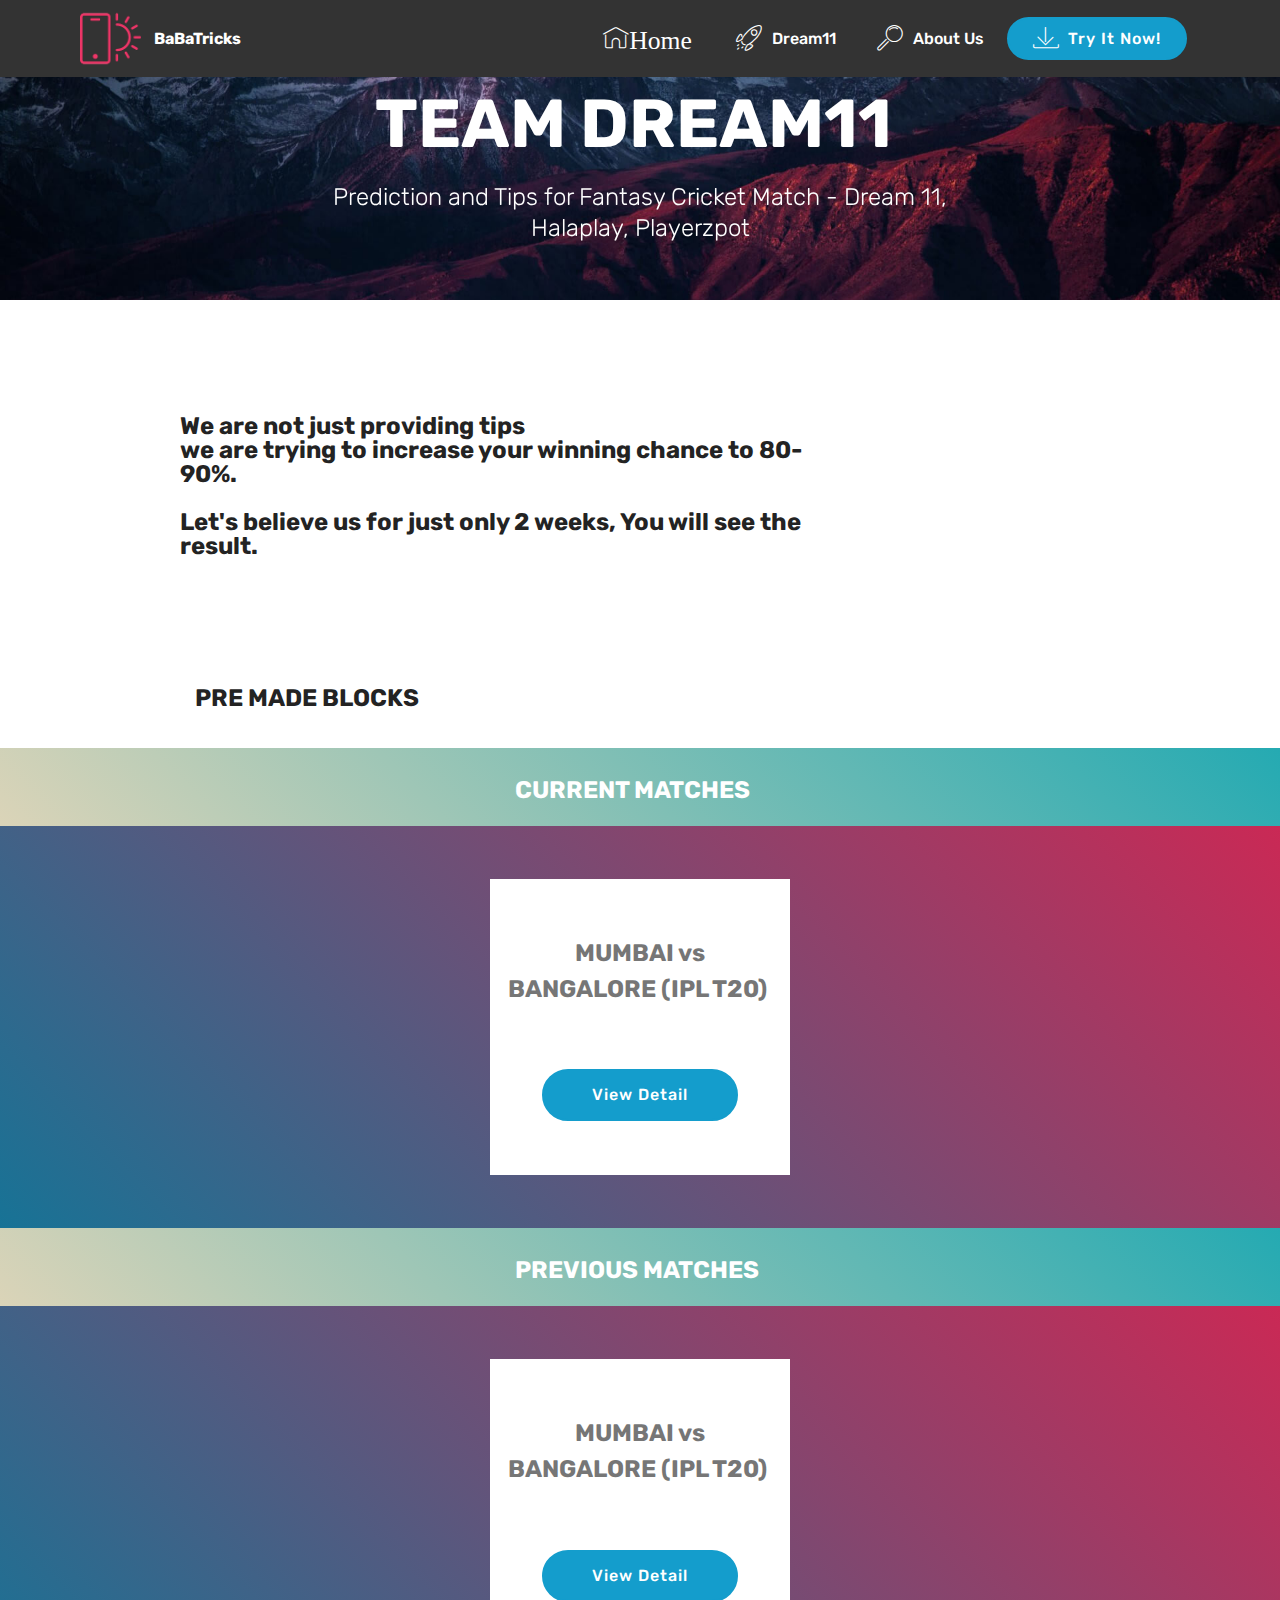
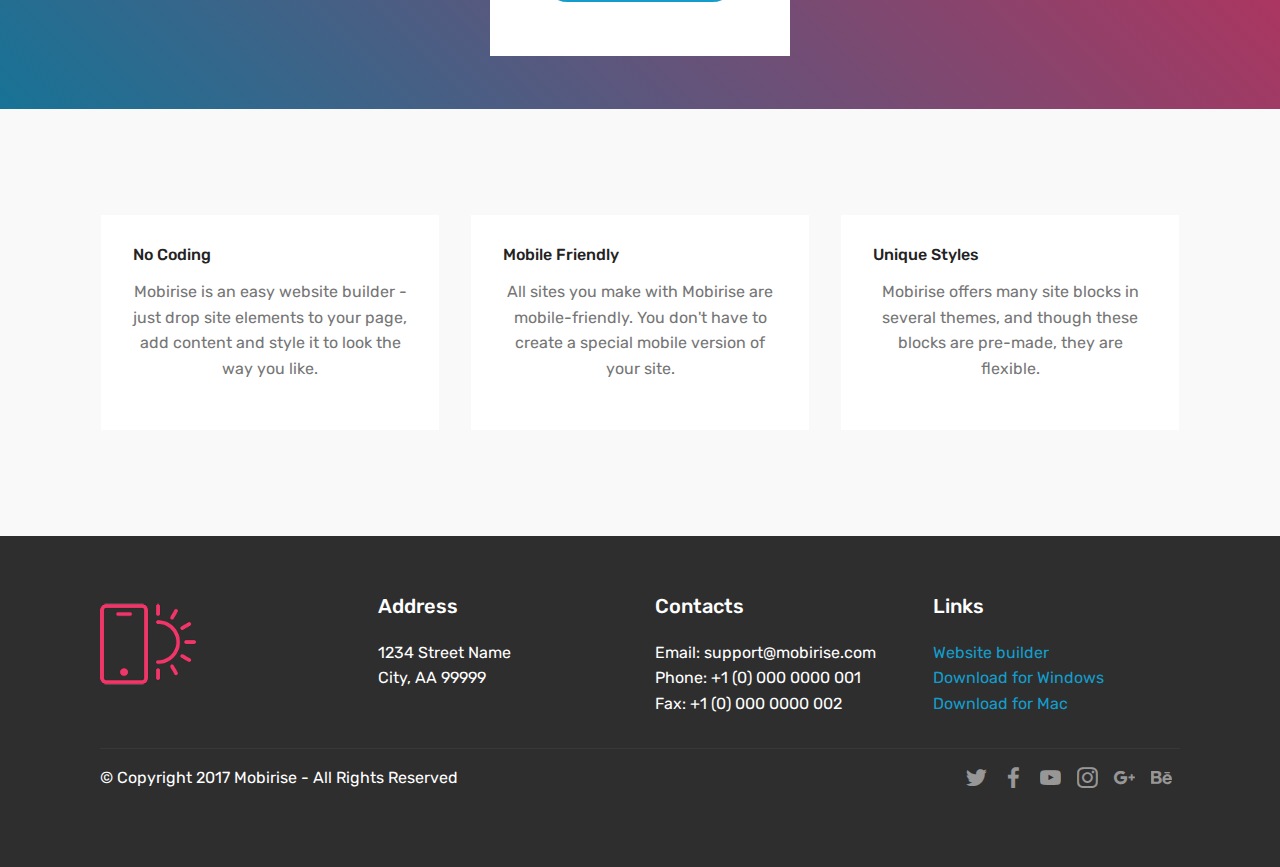
==== commit 274c2170: "create github pages" ====
--- a/index.html
+++ b/index.html
@@ -43,19 +43,19 @@
                          <img src="assets/images/logo2.png" alt="Mobirise" style="height: 3.8rem;">
                     </a>
                 </span>
-                <span class="navbar-caption-wrap"><a class="navbar-caption text-white display-4" href="https://teamdream11.tk">TEAMDREAM11</a></span>
+                <span class="navbar-caption-wrap"><a class="navbar-caption text-white display-4" href="https://teamdream11.tk">BaBaTricks</a></span>
             </div>
         </div>
         <div class="collapse navbar-collapse" id="navbarSupportedContent">
             <ul class="navbar-nav nav-dropdown" data-app-modern-menu="true"><li class="nav-item">
                     <a class="nav-link link text-white display-7" href="https://mobirise.com">
                         <span class="mbri-home mbr-iconfont mbr-iconfont-btn">Home&nbsp;</span></a>
-                </li><li class="nav-item">
+                </li><li class="nav-item"><a class="nav-link link text-white display-7" href="https://mobirise.com"><span class="mbri-rocket mbr-iconfont mbr-iconfont-btn"></span>
+                        Dream11 &nbsp; &nbsp;&nbsp;</a></li><li class="nav-item">
                     <a class="nav-link link text-white display-7" href="https://mobirise.com">
                         <span class="mbri-search mbr-iconfont mbr-iconfont-btn"></span>
                         About Us</a>
-                </li><li class="nav-item"><a class="nav-link link text-white display-7" href="https://mobirise.com"><span class="mbri-rocket mbr-iconfont mbr-iconfont-btn"></span>
-                        Dream11 &nbsp; &nbsp; &nbsp; &nbsp; &nbsp; &nbsp; &nbsp; &nbsp; &nbsp; &nbsp;</a></li></ul>
+                </li></ul>
             <div class="navbar-buttons mbr-section-btn"><a class="btn btn-sm btn-primary display-4" href="https://mobirise.com">
                     <span class="mbri-save mbr-iconfont mbr-iconfont-btn "></span>
                     Try It Now!
@@ -64,7 +64,7 @@
     </nav>
 </section>
 
-<section class="engine"><a href="https://mobirise.ws/m">drag and drop site creator</a></section><section class="menu cid-qPs1D8Buig" once="menu" id="menu1-e">
+<section class="engine"><a href="https://mobirise.ws/b">best free web site creator</a></section><section class="menu cid-qPs1D8Buig" once="menu" id="menu1-e">
 
     
 
@@ -84,19 +84,19 @@
                          <img src="assets/images/logo2.png" alt="Mobirise" style="height: 3.8rem;">
                     </a>
                 </span>
-                <span class="navbar-caption-wrap"><a class="navbar-caption text-white display-4" href="https://teamdream11.tk">TEAMDREAM11</a></span>
+                <span class="navbar-caption-wrap"><a class="navbar-caption text-white display-4" href="https://teamdream11.tk">BaBaTricks</a></span>
             </div>
         </div>
         <div class="collapse navbar-collapse" id="navbarSupportedContent">
             <ul class="navbar-nav nav-dropdown" data-app-modern-menu="true"><li class="nav-item">
                     <a class="nav-link link text-white display-7" href="https://mobirise.com">
                         <span class="mbri-home mbr-iconfont mbr-iconfont-btn">Home&nbsp;</span></a>
-                </li><li class="nav-item">
+                </li><li class="nav-item"><a class="nav-link link text-white display-7" href="https://mobirise.com"><span class="mbri-rocket mbr-iconfont mbr-iconfont-btn"></span>
+                        Dream11 &nbsp; &nbsp;&nbsp;</a></li><li class="nav-item">
                     <a class="nav-link link text-white display-7" href="https://mobirise.com">
                         <span class="mbri-search mbr-iconfont mbr-iconfont-btn"></span>
                         About Us</a>
-                </li><li class="nav-item"><a class="nav-link link text-white display-7" href="https://mobirise.com"><span class="mbri-rocket mbr-iconfont mbr-iconfont-btn"></span>
-                        Dream11 &nbsp; &nbsp; &nbsp; &nbsp; &nbsp; &nbsp; &nbsp; &nbsp; &nbsp; &nbsp;</a></li></ul>
+                </li></ul>
             <div class="navbar-buttons mbr-section-btn"><a class="btn btn-sm btn-primary display-4" href="https://mobirise.com">
                     <span class="mbri-save mbr-iconfont mbr-iconfont-btn "></span>
                     Try It Now!
@@ -144,6 +144,44 @@
     </div>
 </section>
 
+<section class="mbr-section info1 cid-qPxqkG6RFL" id="info1-x">
+
+    
+
+    
+    <div class="container">
+        <div class="row justify-content-center content-row">
+            <div class="media-container-column title col-12 col-lg-7 col-md-6">
+                
+                <h2 class="align-left mbr-bold mbr-fonts-style display-5">&nbsp; &nbsp;PRE MADE BLOCKS
+                </h2>
+            </div>
+            <div class="media-container-column col-12 col-lg-3 col-md-4">
+                
+            </div>
+        </div>
+    </div>
+</section>
+
+<section class="mbr-section info2 cid-qPxqOZXpH2" id="info2-y">
+
+    
+
+    
+
+    <div class="container">
+        <div class="row main justify-content-center">
+            <div class="media-container-column col-12 col-lg-3 col-md-4">
+                
+            </div>
+            <div class="media-container-column title col-12 col-lg-7 col-md-6">
+                <h2 class="align-right mbr-bold mbr-white pb-3 mbr-fonts-style display-5">&nbsp; &nbsp; &nbsp; &nbsp; &nbsp; CURRENT MATCHES</h2>
+                
+            </div>
+        </div>
+    </div>
+</section>
+
 <section class="cid-qPsvDF9BJ7" id="pricing-tables1-r">
 
     
@@ -152,7 +190,7 @@
     <div class="container">
         <div class="media-container-row">
 
-            <div class="plan col-12 mx-2 my-2 justify-content-center col-lg-3">
+            <div class="plan col-12 mx-2 my-2 justify-content-center">
                 <div class="plan-header text-center pt-5">
                     <h3 class="plan-title mbr-fonts-style display-5"></h3>
                     <div class="plan-price">
@@ -169,104 +207,115 @@
                 </div>
             </div>
 
-            <div class="plan col-12 mx-2 my-2 justify-content-center col-lg-3">
+            
+
+            
+
+            
+        </div>
+    </div>
+</section>
+
+<section class="mbr-section info2 cid-qPxsErRBAp" id="info2-z">
+
+    
+
+    
+
+    <div class="container">
+        <div class="row main justify-content-center">
+            <div class="media-container-column col-12 col-lg-3 col-md-4">
+                
+            </div>
+            <div class="media-container-column title col-12 col-lg-7 col-md-6">
+                <h2 class="align-right mbr-bold mbr-white pb-3 mbr-fonts-style display-5">&nbsp; &nbsp; &nbsp; &nbsp; &nbsp; PREVIOUS MATCHES</h2>
+                
+            </div>
+        </div>
+    </div>
+</section>
+
+<section class="cid-qPxtJaGYzl" id="pricing-tables1-10">
+
+    
+
+    
+    <div class="container">
+        <div class="media-container-row">
+
+            <div class="plan col-12 mx-2 my-2 justify-content-center">
                 <div class="plan-header text-center pt-5">
-                    <h3 class="plan-title mbr-fonts-style display-5">
-                        Buisness
-                    </h3>
+                    <h3 class="plan-title mbr-fonts-style display-5"></h3>
                     <div class="plan-price">
-                        <span class="price-value mbr-fonts-style display-5">
-                            $
-                        </span>
-                        <span class="price-figure mbr-fonts-style display-1">
-                            65</span>
-                        <small class="price-term mbr-fonts-style display-7">
-                            per day
-                        </small>
+                        <span class="price-value mbr-fonts-style display-5">MUMBAI vs BANGALORE (IPL T20)&nbsp;</span>
+                        <span class="price-figure mbr-fonts-style display-1"></span>
+                        <small class="price-term mbr-fonts-style display-7"></small>
                     </div>
                 </div>
                 <div class="plan-body pb-5">
                     <div class="plan-list align-center">
-                        <ul class="list-group list-group-flush mbr-fonts-style display-7">
-                            <li class="list-group-item">
-                                Mobirise is perfect for non-techies who are not familiar with web development.
-                            </li>
-                            <li class="list-group-item">
-                                10 GB Bandwidth
-                            </li>
-                        </ul>
-                    </div>
-                    <div class="mbr-section-btn text-center pt-4">
-                        <a href="https://mobirise.com" class="btn btn-primary display-4">BUY NOW</a>
-                    </div>
-                </div>
-            </div>
-
-            <div class="plan col-12 mx-2 my-2 justify-content-center col-lg-3">
-                <div class="plan-header text-center pt-5">
-                    <h3 class="plan-title mbr-fonts-style display-5">
-                        Premium
-                    </h3>
-                    <div class="plan-price">
-                        <span class="price-value mbr-fonts-style display-5">
-                            $
-                        </span>
-                        <span class="price-figure mbr-fonts-style display-1">
-                            90</span>
-                        <small class="price-term mbr-fonts-style display-7">
-                            per year
-                        </small>
-                    </div>
-                </div>
-                <div class="plan-body pb-5">
-                    <div class="plan-list align-center">
-                        <ul class="list-group list-group-flush mbr-fonts-style display-7">
-                            <li class="list-group-item">
-                                Mobirise is perfect for non-techies who are not familiar with web development.
-                            </li>
-                            <li class="list-group-item">
-                                15 GB Bandwidth
-                            </li>
-                        </ul>
-                    </div>
-                    <div class="mbr-section-btn text-center pt-4">
-                        <a href="https://mobirise.com" class="btn btn-primary display-4">BUY NOW</a>
-                    </div>
-                </div>
-            </div>
-
-            <div class="plan col-12 mx-2 my-2 justify-content-center col-lg-3">
-                <div class="plan-header text-center pt-5">
-                    <h3 class="plan-title mbr-fonts-style display-5">
-                        Ultimate
-                    </h3>
-                    <div class="plan-price">
-                        <span class="price-value mbr-fonts-style display-5">
-                            $
-                        </span>
-                        <span class="price-figure mbr-fonts-style display-1">
-                            150</span>
-                        <small class="price-term mbr-fonts-style display-7">
-                            per hour
-                        </small>
-                    </div>
-                </div>
-                <div class="plan-body pb-5">
-                    <div class="plan-list align-center">
-                        <ul class="list-group list-group-flush mbr-fonts-style display-7">
-                            <li class="list-group-item">
-                                Mobirise is perfect for non-techies who are not familiar with web development.
-                            </li>
-                            <li class="list-group-item">
-                                20 GB Bandwidth
-                            </li>
-                        </ul>
-                    </div>
-                    <div class="mbr-section-btn text-center pt-4">
-                        <a href="https://mobirise.com" class="btn btn-primary display-4">BUY NOW</a>
-                    </div>
-                </div>
-            </div>
+                        <ul class="list-group list-group-flush mbr-fonts-style display-7"></ul>
+                    </div>
+                    <div class="mbr-section-btn text-center pt-4"><a href="MI-vs-RCB-dream11-team-prediction.html" class="btn btn-primary display-4">View Detail</a></div>
+                </div>
+            </div>
+
+            
+
+            
+
+            
+        </div>
+    </div>
+</section>
+
+<section class="features4 cid-qPxorTgBWG" id="features4-u">
+    
+         
+
+    
+    <div class="container">
+        <div class="media-container-row">
+            <div class="card p-3 col-12 col-md-6 col-lg-4">
+                <div class="card-wrapper media-container-row media-container-row">
+                    <div class="card-box">
+                        <h4 class="card-title pb-3 mbr-fonts-style display-7">
+                            No Coding
+                        </h4>
+                        <p class="mbr-text mbr-fonts-style display-7">
+                            Mobirise is an easy website builder - just drop site elements to your page, add content and style it to look the way you like.
+                        </p>
+                    </div>
+                </div>
+            </div>
+
+            <div class="card p-3 col-12 col-md-6 col-12 col-md-6 col-lg-4">
+                <div class="card-wrapper media-container-row">
+                    <div class="card-box">
+                        <h4 class="card-title pb-3 mbr-fonts-style display-7">
+                            Mobile Friendly
+                        </h4>
+                        <p class="mbr-text mbr-fonts-style display-7">
+                            All sites you make with Mobirise are mobile-friendly. You don't have to create a special mobile version of your site.
+                        </p>
+                    </div>
+                </div>
+            </div>
+
+            <div class="card p-3 col-12 col-md-6 col-lg-4">
+                <div class="card-wrapper media-container-row">
+                    <div class="card-box">
+                        <h4 class="card-title pb-3 mbr-fonts-style display-7">
+                            Unique Styles
+                        </h4>
+                        <p class="mbr-text mbr-fonts-style display-7">
+                            Mobirise offers many site blocks in several themes, and though these blocks are pre-made, they are flexible.
+                        </p>
+                    </div>
+                </div>
+            </div>
+
+            
         </div>
     </div>
 </section>
@@ -379,5 +428,6 @@
   <script src="assets/theme/js/script.js"></script>
   
   
-</body>
+ <div id="scrollToTop" class="scrollToTop mbr-arrow-up"><a style="text-align: center;"><i></i></a></div>
+  </body>
 </html>--- a/assets/mobirise/css/mbr-additional.css
+++ b/assets/mobirise/css/mbr-additional.css
@@ -585,8 +585,8 @@
   color: #dfd9c6;
 }
 /* Scroll to top button*/
-.scrollToTop_wraper {
-  display: none;
+#scrollToTop a {
+  border-radius: 100px;
 }
 #scrollToTop a i:before {
   content: '';
@@ -2153,9 +2153,31 @@
 .cid-qPst2B36Ya DIV {
   text-align: left;
 }
+.cid-qPxqkG6RFL {
+  padding-top: 30px;
+  padding-bottom: 30px;
+  background-color: #ffffff;
+}
+.cid-qPxqkG6RFL .mbr-section-subtitle {
+  color: #767676;
+}
+.cid-qPxqkG6RFL .btn {
+  margin: 0 0 .5rem 0;
+}
+.cid-qPxqOZXpH2 {
+  padding-top: 30px;
+  padding-bottom: 0px;
+  background: linear-gradient(45deg, #dbd4b8, #25aab2);
+}
+.cid-qPxqOZXpH2 .btn {
+  margin: 0 0 .5rem 0;
+}
+.cid-qPxqOZXpH2 H2 {
+  text-align: left;
+}
 .cid-qPsvDF9BJ7 {
-  padding-top: 90px;
-  padding-bottom: 90px;
+  padding-top: 45px;
+  padding-bottom: 45px;
   background: linear-gradient(45deg, #177396, #ca2955);
 }
 .cid-qPsvDF9BJ7 .list-group-item {
@@ -2213,6 +2235,115 @@
 }
 .cid-qPsvDF9BJ7 .price-term {
   text-align: left;
+}
+.cid-qPxsErRBAp {
+  padding-top: 30px;
+  padding-bottom: 0px;
+  background: linear-gradient(45deg, #dbd4b8, #25aab2);
+}
+.cid-qPxsErRBAp .btn {
+  margin: 0 0 .5rem 0;
+}
+.cid-qPxsErRBAp H2 {
+  text-align: left;
+}
+.cid-qPxtJaGYzl {
+  padding-top: 45px;
+  padding-bottom: 45px;
+  background: linear-gradient(45deg, #177396, #ca2955);
+}
+.cid-qPxtJaGYzl .list-group-item {
+  padding: .75rem 3.25rem;
+}
+.cid-qPxtJaGYzl .plan {
+  word-break: break-word;
+  position: relative;
+  max-width: 300px;
+  padding-right: 0;
+  padding-left: 0;
+  color: #767676;
+}
+.cid-qPxtJaGYzl .plan .list-group-item {
+  position: relative;
+  -webkit-justify-content: center;
+  justify-content: center;
+  border: 0;
+}
+.cid-qPxtJaGYzl .plan .list-group-item::after {
+  position: absolute;
+  bottom: 0;
+  left: 20%;
+  width: 60%;
+  height: 2px;
+  content: "";
+  background-color: #eaeaea;
+}
+.cid-qPxtJaGYzl .plan .list-group-item:last-child::after {
+  display: none;
+}
+.cid-qPxtJaGYzl .plan-header {
+  padding-left: 1rem;
+  padding-right: 1rem;
+}
+.cid-qPxtJaGYzl .plan-header,
+.cid-qPxtJaGYzl .plan-body {
+  background-color: #fff;
+}
+.cid-qPxtJaGYzl .price-figure {
+  font-weight: 700;
+  color: #232323;
+}
+.cid-qPxtJaGYzl .price-value {
+  font-weight: 700;
+  vertical-align: top;
+}
+@media (max-width: 550px) {
+  .cid-qPxtJaGYzl .price-figure {
+    font-size: 4.25rem;
+  }
+}
+.cid-qPxtJaGYzl UL {
+  text-align: right;
+}
+.cid-qPxtJaGYzl .price-term {
+  text-align: left;
+}
+.cid-qPxorTgBWG {
+  padding-top: 90px;
+  padding-bottom: 90px;
+  background-color: #f9f9f9;
+}
+.cid-qPxorTgBWG .card-box {
+  background-color: #ffffff;
+  padding: 2rem;
+}
+.cid-qPxorTgBWG h4 {
+  font-weight: 500;
+  margin-bottom: 0;
+  text-align: left;
+}
+.cid-qPxorTgBWG p {
+  color: #767676;
+  text-align: left;
+}
+.cid-qPxorTgBWG .card-wrapper {
+  position: relative;
+  box-shadow: 0px 0px 0px 0px rgba(0, 0, 0, 0);
+  transition: box-shadow 0.3s;
+}
+.cid-qPxorTgBWG .card-wrapper:hover {
+  box-shadow: 0px 0px 30px 0px rgba(0, 0, 0, 0.05);
+  transition: box-shadow 0.3s;
+}
+.cid-qPxorTgBWG .card-img {
+  position: absolute;
+  top: 0;
+  left: 0;
+  width: 100%;
+  overflow: hidden;
+}
+.cid-qPxorTgBWG P {
+  text-align: center;
 }
 .cid-qPs1DcdFuA {
   padding-top: 60px;
@@ -2662,17 +2793,106 @@
 .cid-qPs1D8Buig .dropdown-item:hover {
   color: #c1c1c1 !important;
 }
-.cid-qPs4jcSUFv {
-  padding-top: 120px;
-  padding-bottom: 120px;
+.cid-qPxCjcB2bV {
+  padding-top: 105px;
+  padding-bottom: 0px;
+  background-image: url("../../../assets/images/jumbotron.jpg");
+}
+.cid-qPxvX0U9vU {
+  padding-top: 75px;
+  padding-bottom: 60px;
   background-color: #ffffff;
 }
-.cid-qPs4jcSUFv .counter-container {
+.cid-qPxvX0U9vU .mbr-section-subtitle {
   color: #767676;
 }
-.cid-qPs4jcSUFv .counter-container ul {
+.cid-qPxvX0U9vU .mbr-section-subtitle DIV {
+  text-align: left;
+}
+.cid-qPxvX0U9vU H2 {
+  text-align: left;
+}
+.cid-qPxyiuj2di {
+  padding-top: 30px;
+  padding-bottom: 30px;
+  background: #ffffff;
+}
+.cid-qPxyiuj2di .image-block {
+  margin: auto;
+}
+.cid-qPxyiuj2di figcaption {
+  position: relative;
+}
+.cid-qPxyiuj2di figcaption div {
+  position: absolute;
+  bottom: 0;
+  width: 100%;
+}
+@media (max-width: 768px) {
+  .cid-qPxyiuj2di .image-block {
+    width: 100% !important;
+  }
+}
+.cid-qPxBlyvs0q {
+  padding-top: 45px;
+  padding-bottom: 45px;
+  background-color: #ffffff;
+}
+@media (max-width: 767px) {
+  .cid-qPxBlyvs0q .media-wrap {
+    margin-bottom: 1rem;
+    text-align: center;
+  }
+}
+.cid-qPxBlyvs0q .media-wrap .mbr-iconfont-logo {
+  font-size: 7rem;
+  color: #f36;
+}
+.cid-qPxBlyvs0q .media-wrap img {
+  height: 6rem;
+}
+.cid-qPxBlyvs0q .mbr-text {
+  color: #767676;
+}
+@media (max-width: 767px) {
+  .cid-qPxBlyvs0q .footer-lower .copyright {
+    margin-bottom: 1rem;
+    text-align: center;
+  }
+}
+.cid-qPxBlyvs0q .footer-lower hr {
+  margin: 1rem 0;
+  border-color: #000;
+  opacity: .05;
+}
+.cid-qPxBlyvs0q .footer-lower .social-list {
+  padding-left: 0;
   margin-bottom: 0;
-}
-.cid-qPs4jcSUFv .counter-container ul li {
-  margin-bottom: 1rem;
-}
+  list-style: none;
+  display: flex;
+  flex-wrap: wrap;
+  justify-content: flex-end;
+  -webkit-justify-content: flex-end;
+}
+.cid-qPxBlyvs0q .footer-lower .social-list .mbr-iconfont-social {
+  font-size: 1.3rem;
+  color: #232323;
+}
+.cid-qPxBlyvs0q .footer-lower .social-list .soc-item {
+  margin: 0 .5rem;
+}
+.cid-qPxBlyvs0q .footer-lower .social-list a {
+  margin: 0;
+  opacity: .5;
+  -webkit-transition: .2s linear;
+  transition: .2s linear;
+}
+.cid-qPxBlyvs0q .footer-lower .social-list a:hover {
+  opacity: 1;
+}
+@media (max-width: 767px) {
+  .cid-qPxBlyvs0q .footer-lower .social-list {
+    justify-content: center;
+    -webkit-justify-content: center;
+  }
+}
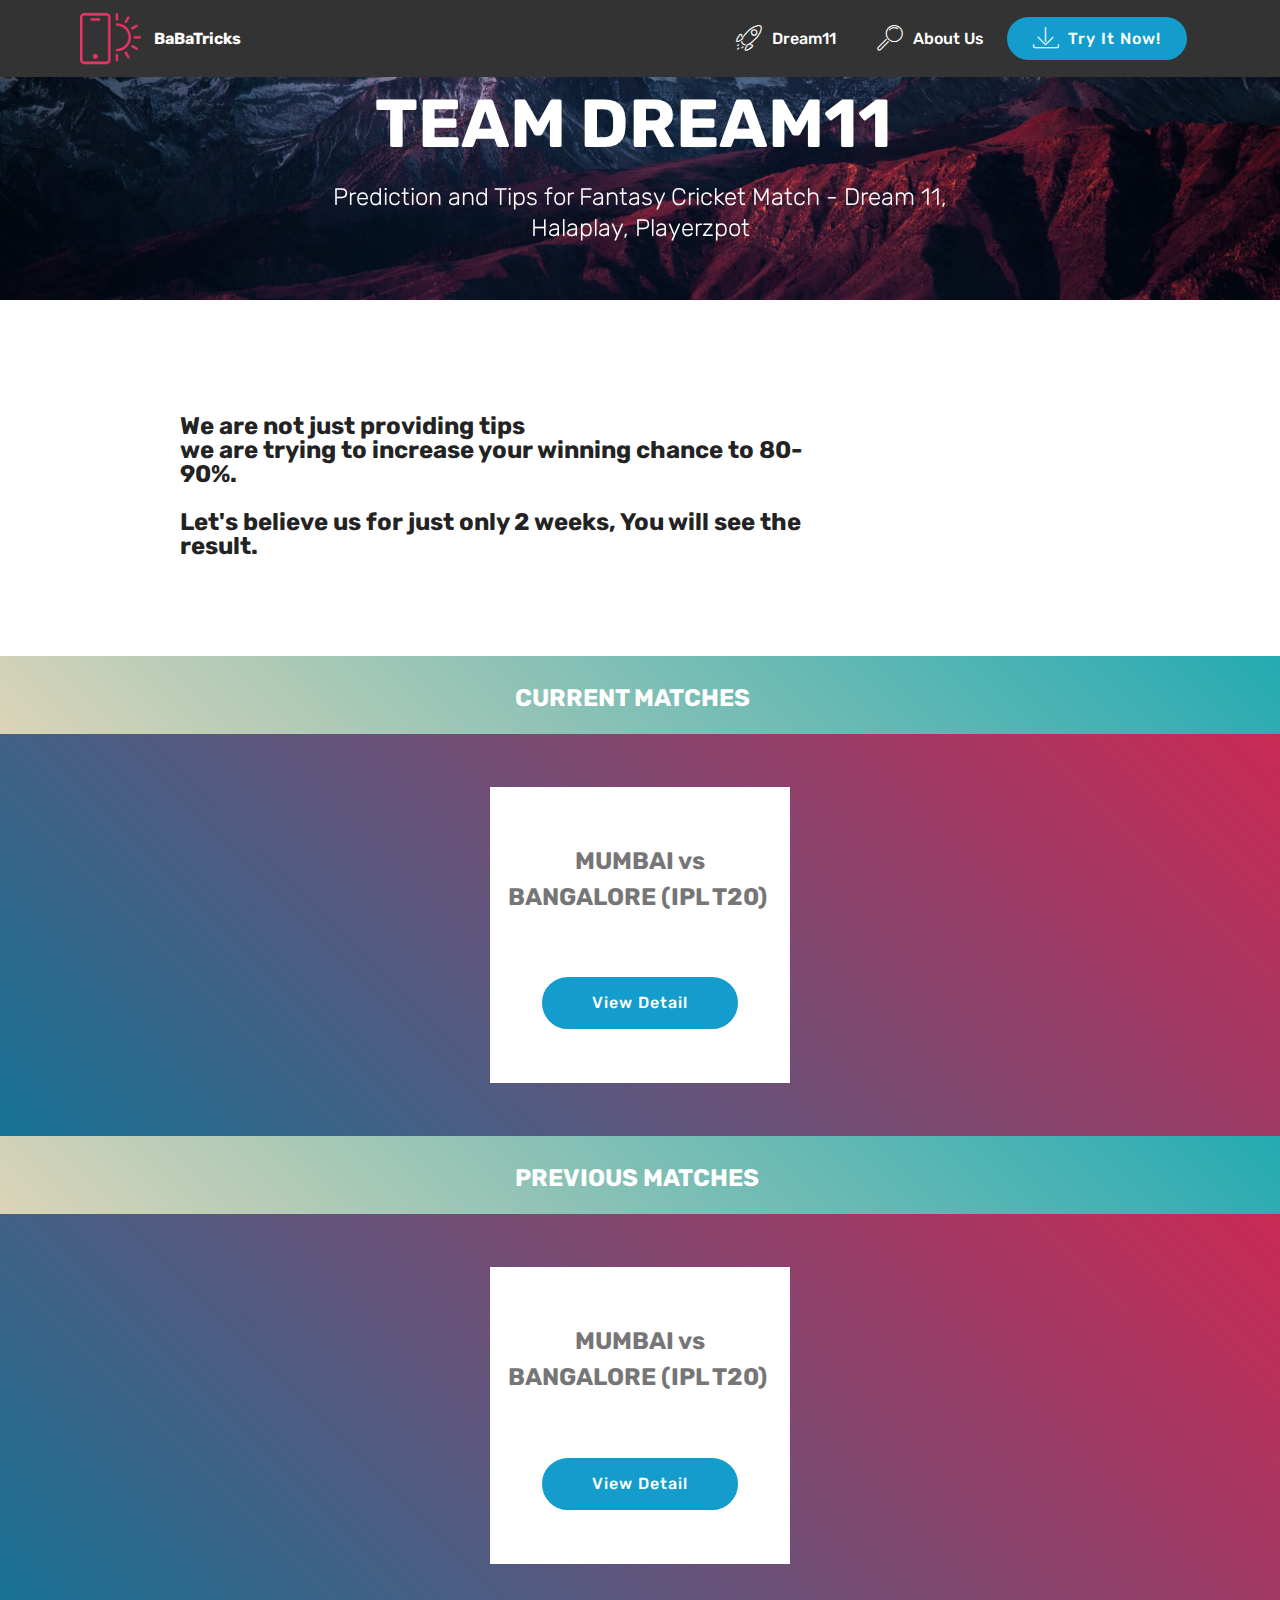
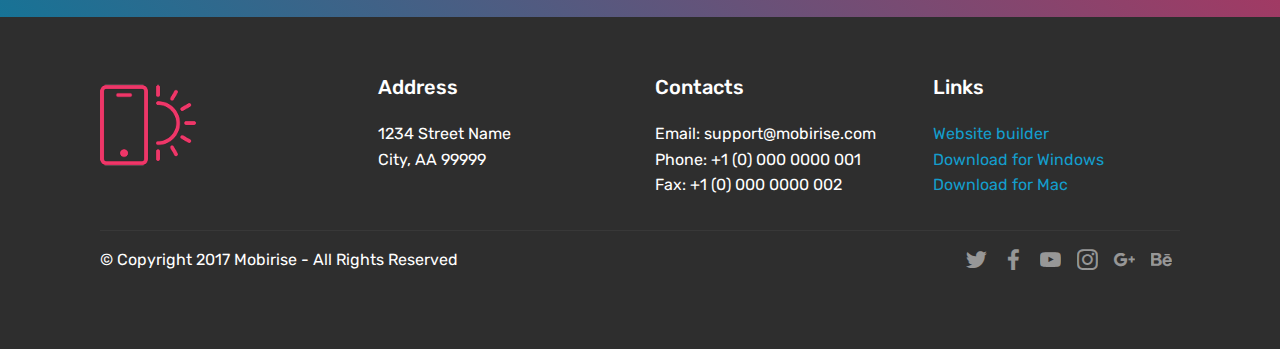
==== commit e11bfe4d: "create github pages" ====
--- a/index.html
+++ b/index.html
@@ -6,7 +6,7 @@
   <meta http-equiv="X-UA-Compatible" content="IE=edge">
   <meta name="generator" content="Mobirise v4.7.1, mobirise.com">
   <meta name="viewport" content="width=device-width, initial-scale=1, minimum-scale=1">
-  <link rel="shortcut icon" href="assets/images/logo2.png" type="image/x-icon">
+  <link rel="shortcut icon" href="assets/images/logo20.png" type="image/x-icon">
   <meta name="description" content="">
   <title>Home</title>
   <link rel="stylesheet" href="assets/web/assets/mobirise-icons/mobirise-icons.css">
@@ -39,8 +39,8 @@
         <div class="menu-logo">
             <div class="navbar-brand">
                 <span class="navbar-logo">
-                    <a href="https://mobirise.com">
-                         <img src="assets/images/logo2.png" alt="Mobirise" style="height: 3.8rem;">
+                    <a href="https://babatricks.in">
+                         <img src="assets/images/logo2.png" alt="babatricks" title="" style="height: 3.8rem;">
                     </a>
                 </span>
                 <span class="navbar-caption-wrap"><a class="navbar-caption text-white display-4" href="https://teamdream11.tk">BaBaTricks</a></span>
@@ -48,8 +48,8 @@
         </div>
         <div class="collapse navbar-collapse" id="navbarSupportedContent">
             <ul class="navbar-nav nav-dropdown" data-app-modern-menu="true"><li class="nav-item">
-                    <a class="nav-link link text-white display-7" href="https://mobirise.com">
-                        <span class="mbri-home mbr-iconfont mbr-iconfont-btn">Home&nbsp;</span></a>
+                    <a class="nav-link link text-white display-7" href="https://babatricks.com">
+                        </a>
                 </li><li class="nav-item"><a class="nav-link link text-white display-7" href="https://mobirise.com"><span class="mbri-rocket mbr-iconfont mbr-iconfont-btn"></span>
                         Dream11 &nbsp; &nbsp;&nbsp;</a></li><li class="nav-item">
                     <a class="nav-link link text-white display-7" href="https://mobirise.com">
@@ -64,7 +64,7 @@
     </nav>
 </section>
 
-<section class="engine"><a href="https://mobirise.ws/b">best free web site creator</a></section><section class="menu cid-qPs1D8Buig" once="menu" id="menu1-e">
+<section class="engine"><a href="https://mobirise.ws/f">easy site creator</a></section><section class="menu cid-qPs1D8Buig" once="menu" id="menu1-e">
 
     
 
@@ -80,8 +80,8 @@
         <div class="menu-logo">
             <div class="navbar-brand">
                 <span class="navbar-logo">
-                    <a href="https://mobirise.com">
-                         <img src="assets/images/logo2.png" alt="Mobirise" style="height: 3.8rem;">
+                    <a href="https://babatricks.in">
+                         <img src="assets/images/logo2.png" alt="babatricks" title="" style="height: 3.8rem;">
                     </a>
                 </span>
                 <span class="navbar-caption-wrap"><a class="navbar-caption text-white display-4" href="https://teamdream11.tk">BaBaTricks</a></span>
@@ -89,8 +89,8 @@
         </div>
         <div class="collapse navbar-collapse" id="navbarSupportedContent">
             <ul class="navbar-nav nav-dropdown" data-app-modern-menu="true"><li class="nav-item">
-                    <a class="nav-link link text-white display-7" href="https://mobirise.com">
-                        <span class="mbri-home mbr-iconfont mbr-iconfont-btn">Home&nbsp;</span></a>
+                    <a class="nav-link link text-white display-7" href="https://babatricks.com">
+                        </a>
                 </li><li class="nav-item"><a class="nav-link link text-white display-7" href="https://mobirise.com"><span class="mbri-rocket mbr-iconfont mbr-iconfont-btn"></span>
                         Dream11 &nbsp; &nbsp;&nbsp;</a></li><li class="nav-item">
                     <a class="nav-link link text-white display-7" href="https://mobirise.com">
@@ -144,25 +144,6 @@
     </div>
 </section>
 
-<section class="mbr-section info1 cid-qPxqkG6RFL" id="info1-x">
-
-    
-
-    
-    <div class="container">
-        <div class="row justify-content-center content-row">
-            <div class="media-container-column title col-12 col-lg-7 col-md-6">
-                
-                <h2 class="align-left mbr-bold mbr-fonts-style display-5">&nbsp; &nbsp;PRE MADE BLOCKS
-                </h2>
-            </div>
-            <div class="media-container-column col-12 col-lg-3 col-md-4">
-                
-            </div>
-        </div>
-    </div>
-</section>
-
 <section class="mbr-section info2 cid-qPxqOZXpH2" id="info2-y">
 
     
@@ -269,57 +250,6 @@
     </div>
 </section>
 
-<section class="features4 cid-qPxorTgBWG" id="features4-u">
-    
-         
-
-    
-    <div class="container">
-        <div class="media-container-row">
-            <div class="card p-3 col-12 col-md-6 col-lg-4">
-                <div class="card-wrapper media-container-row media-container-row">
-                    <div class="card-box">
-                        <h4 class="card-title pb-3 mbr-fonts-style display-7">
-                            No Coding
-                        </h4>
-                        <p class="mbr-text mbr-fonts-style display-7">
-                            Mobirise is an easy website builder - just drop site elements to your page, add content and style it to look the way you like.
-                        </p>
-                    </div>
-                </div>
-            </div>
-
-            <div class="card p-3 col-12 col-md-6 col-12 col-md-6 col-lg-4">
-                <div class="card-wrapper media-container-row">
-                    <div class="card-box">
-                        <h4 class="card-title pb-3 mbr-fonts-style display-7">
-                            Mobile Friendly
-                        </h4>
-                        <p class="mbr-text mbr-fonts-style display-7">
-                            All sites you make with Mobirise are mobile-friendly. You don't have to create a special mobile version of your site.
-                        </p>
-                    </div>
-                </div>
-            </div>
-
-            <div class="card p-3 col-12 col-md-6 col-lg-4">
-                <div class="card-wrapper media-container-row">
-                    <div class="card-box">
-                        <h4 class="card-title pb-3 mbr-fonts-style display-7">
-                            Unique Styles
-                        </h4>
-                        <p class="mbr-text mbr-fonts-style display-7">
-                            Mobirise offers many site blocks in several themes, and though these blocks are pre-made, they are flexible.
-                        </p>
-                    </div>
-                </div>
-            </div>
-
-            
-        </div>
-    </div>
-</section>
-
 <section class="cid-qPs1DcdFuA" id="footer1-g">
 
     
@@ -331,7 +261,7 @@
             <div class="col-12 col-md-3">
                 <div class="media-wrap">
                     <a href="https://mobirise.com/">
-                        <img src="assets/images/logo2.png" alt="Mobirise">
+                        <img src="assets/images/logo20.png" alt="Mobirise">
                     </a>
                 </div>
             </div>
--- a/assets/mobirise/css/mbr-additional.css
+++ b/assets/mobirise/css/mbr-additional.css
@@ -2153,17 +2153,6 @@
 .cid-qPst2B36Ya DIV {
   text-align: left;
 }
-.cid-qPxqkG6RFL {
-  padding-top: 30px;
-  padding-bottom: 30px;
-  background-color: #ffffff;
-}
-.cid-qPxqkG6RFL .mbr-section-subtitle {
-  color: #767676;
-}
-.cid-qPxqkG6RFL .btn {
-  margin: 0 0 .5rem 0;
-}
 .cid-qPxqOZXpH2 {
   padding-top: 30px;
   padding-bottom: 0px;
@@ -2307,43 +2296,6 @@
 }
 .cid-qPxtJaGYzl .price-term {
   text-align: left;
-}
-.cid-qPxorTgBWG {
-  padding-top: 90px;
-  padding-bottom: 90px;
-  background-color: #f9f9f9;
-}
-.cid-qPxorTgBWG .card-box {
-  background-color: #ffffff;
-  padding: 2rem;
-}
-.cid-qPxorTgBWG h4 {
-  font-weight: 500;
-  margin-bottom: 0;
-  text-align: left;
-}
-.cid-qPxorTgBWG p {
-  color: #767676;
-  text-align: left;
-}
-.cid-qPxorTgBWG .card-wrapper {
-  position: relative;
-  box-shadow: 0px 0px 0px 0px rgba(0, 0, 0, 0);
-  transition: box-shadow 0.3s;
-}
-.cid-qPxorTgBWG .card-wrapper:hover {
-  box-shadow: 0px 0px 30px 0px rgba(0, 0, 0, 0.05);
-  transition: box-shadow 0.3s;
-}
-.cid-qPxorTgBWG .card-img {
-  position: absolute;
-  top: 0;
-  left: 0;
-  width: 100%;
-  overflow: hidden;
-}
-.cid-qPxorTgBWG P {
-  text-align: center;
 }
 .cid-qPs1DcdFuA {
   padding-top: 60px;
